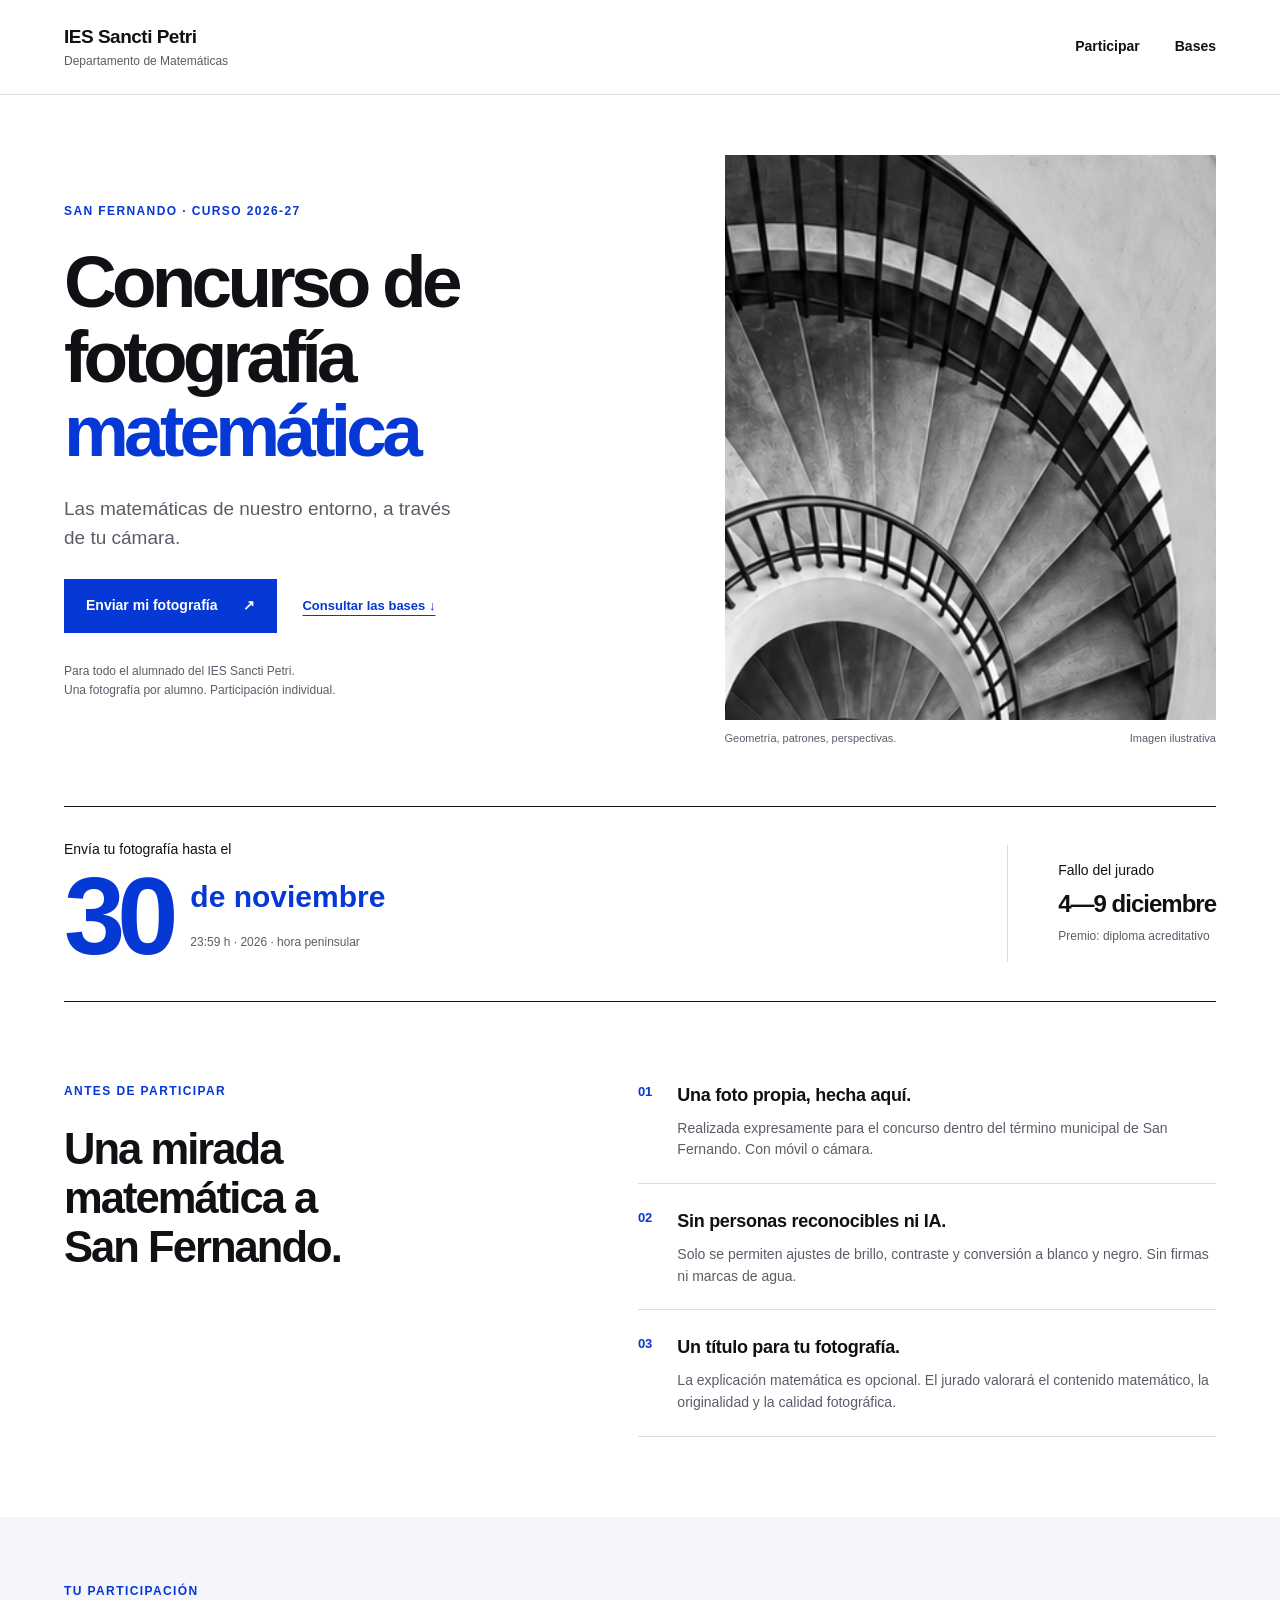
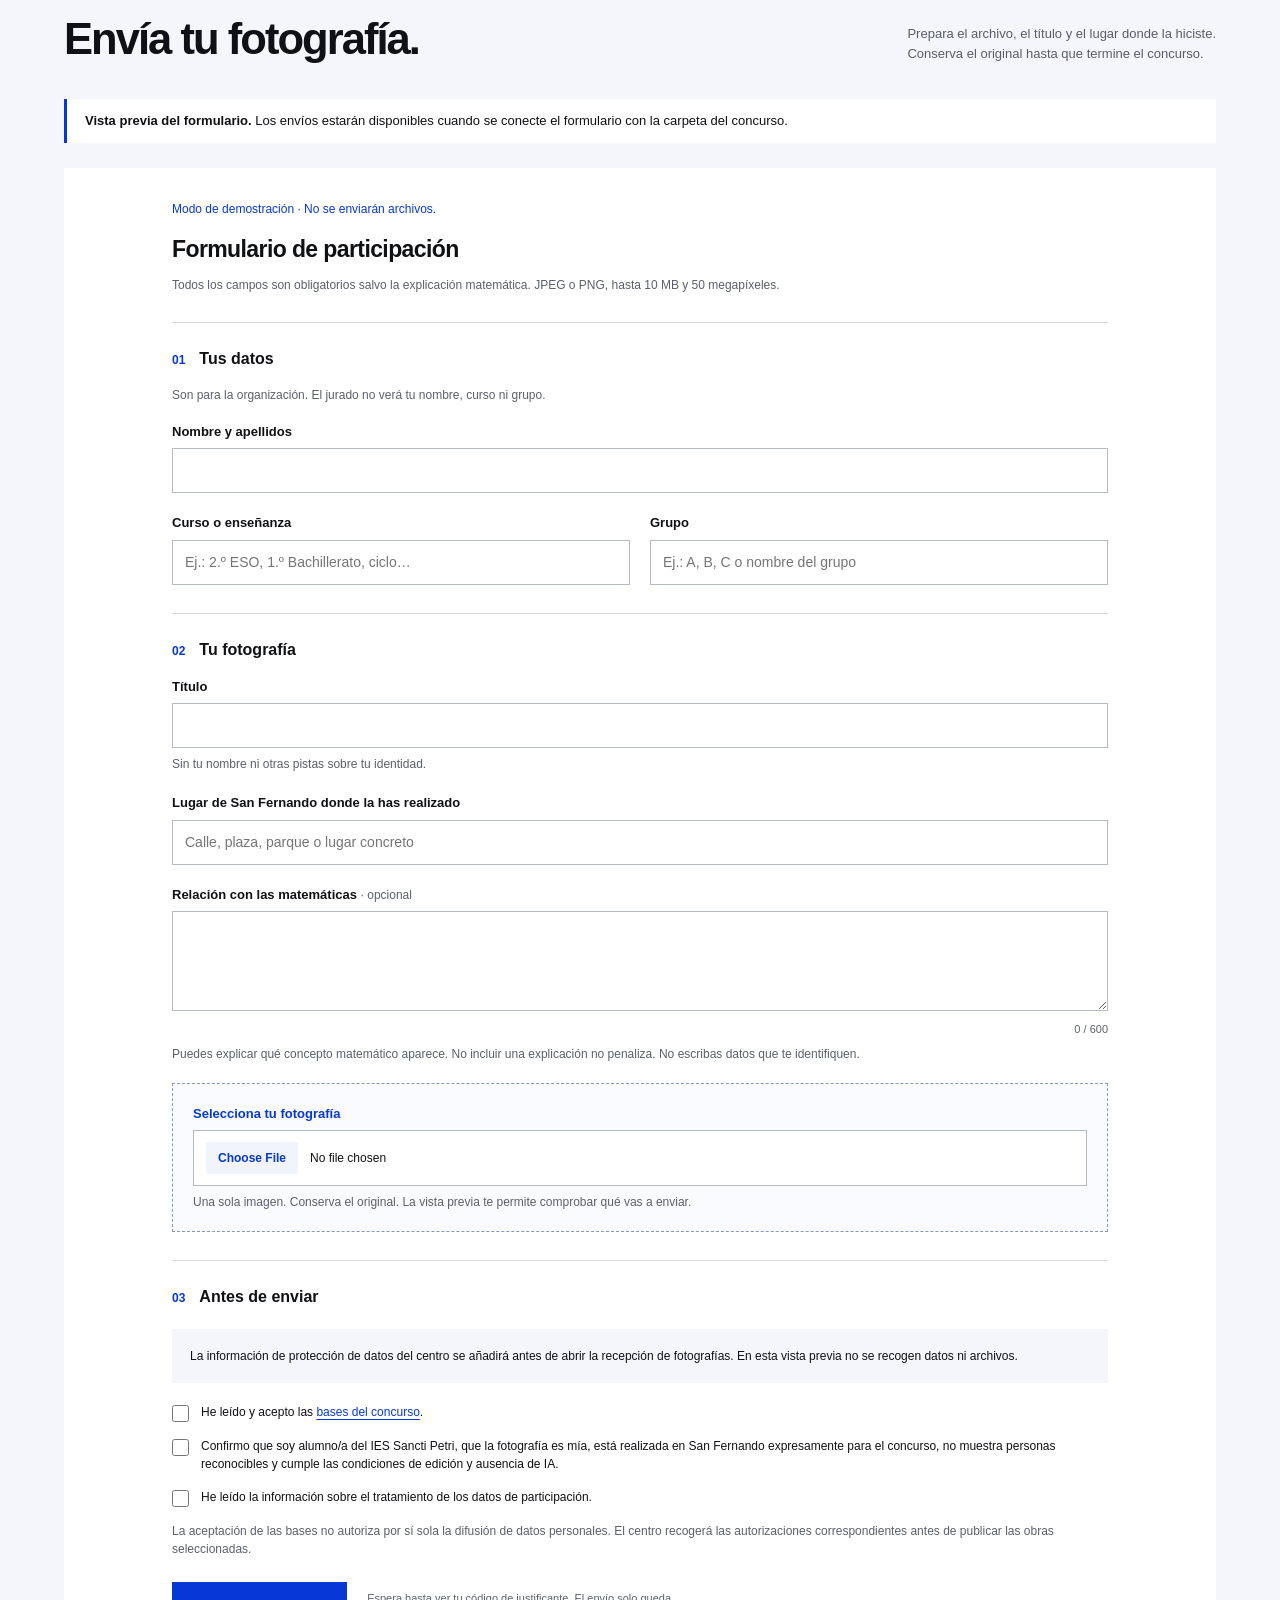
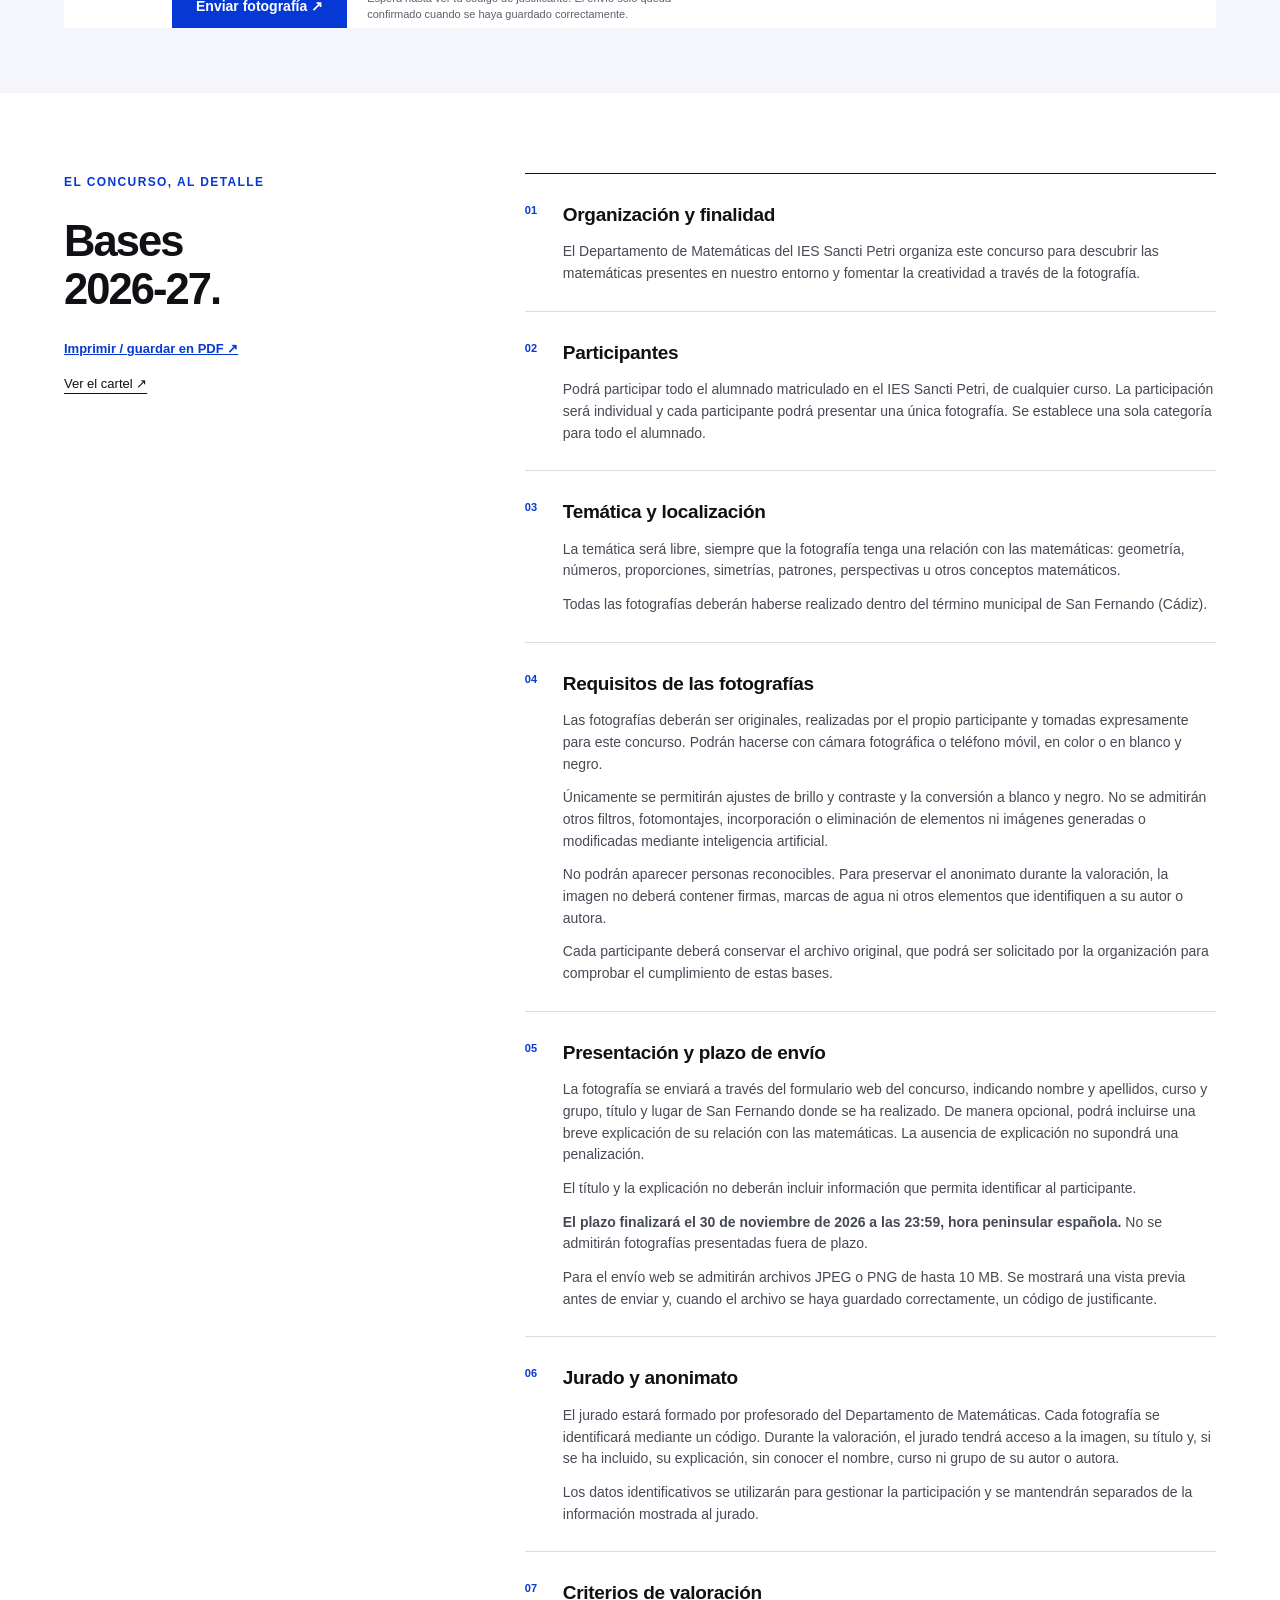
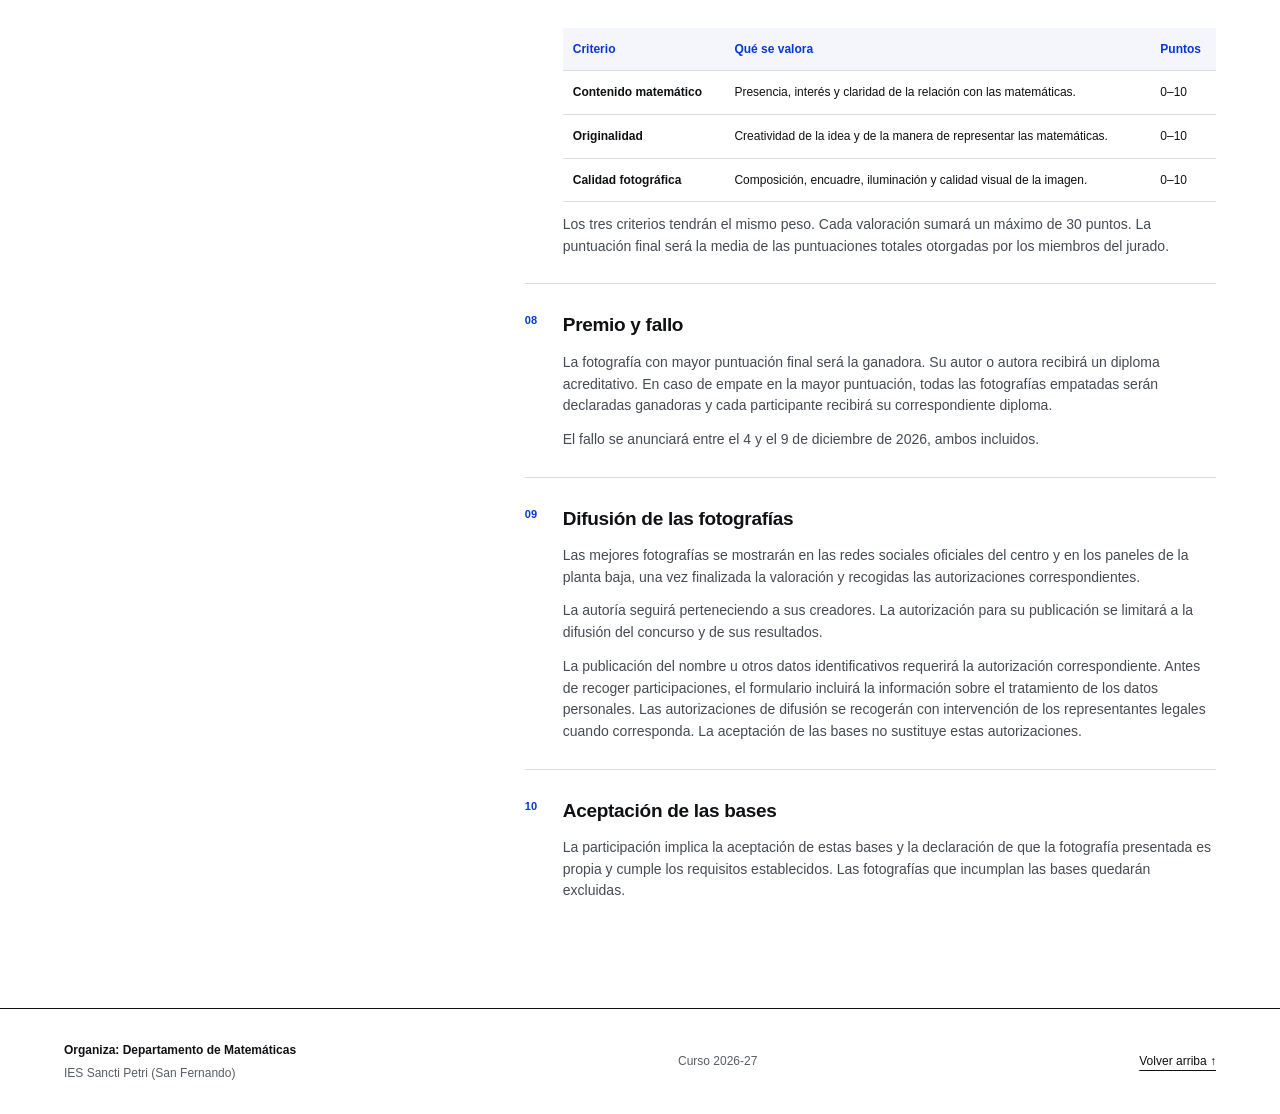
==== docs/index.html @ f445aee5 "Add files via upload" ====
<!doctype html>
<html lang="es">
<head>
<meta charset="utf-8"><meta name="viewport" content="width=device-width,initial-scale=1">
<meta name="description" content="Concurso de fotografía matemática del IES Sancti Petri. Curso 2026-27. Consulta las bases y presenta tu fotografía de San Fernando hasta el 30 de noviembre.">
<meta name="theme-color" content="#0638d6">
<title>Fotografía matemática · IES Sancti Petri</title>
<link rel="icon" href="./assets/favicon.svg" type="image/svg+xml">
<link rel="stylesheet" href="./style.css">
<script defer src="./config.js"></script><script defer src="./site.js"></script>
</head>
<body>
<a class="skip" href="#contenido">Saltar al contenido</a>
<header class="topbar"><a class="wordmark" href="#inicio">IES Sancti Petri<span>Departamento de Matemáticas</span></a><nav aria-label="Navegación principal"><a href="#participar">Participar</a><a href="#bases">Bases</a></nav></header>
<main id="contenido">
<section class="hero" id="inicio" aria-labelledby="titulo">
<div class="hero-copy"><p class="eyebrow">San Fernando · Curso 2026-27</p><h1 id="titulo">Concurso de<br>fotografía<br><span>matemática</span></h1><p class="intro">Las matemáticas de nuestro entorno, a través de tu cámara.</p><div class="hero-actions"><a class="button" href="#participar">Enviar mi fotografía <span aria-hidden="true">↗</span></a><a class="text-link" href="#bases">Consultar las bases <span aria-hidden="true">↓</span></a></div><p class="hero-note">Para todo el alumnado del IES Sancti Petri.<br>Una fotografía por alumno. Participación individual.</p></div>
<figure class="hero-image"><div class="photo-crop"><img src="./assets/cartel-cobalto.png" alt="Imagen ilustrativa: una escalera de caracol vista desde arriba, con formas que se repiten alrededor de un centro." fetchpriority="high"></div><figcaption>Geometría, patrones, perspectivas.<span>Imagen ilustrativa</span></figcaption></figure>
</section>
<section class="deadline" aria-label="Calendario del concurso"><div class="closing"><p>Envía tu fotografía hasta el</p><div><strong>30</strong><span>de noviembre<br><small>23:59 h · 2026 · hora peninsular</small></span></div></div><div class="announcement"><p>Fallo del jurado</p><strong>4—9 diciembre</strong><span>Premio: diploma acreditativo</span></div></section>
<section class="essentials" aria-labelledby="antes"><div><p class="eyebrow">Antes de participar</p><h2 id="antes">Una mirada<br> matemática a<br> San Fernando.</h2></div><ol><li><span>01</span><div><h3>Una foto propia, hecha aquí.</h3><p>Realizada expresamente para el concurso dentro del término municipal de San Fernando. Con móvil o cámara.</p></div></li><li><span>02</span><div><h3>Sin personas reconocibles ni IA.</h3><p>Solo se permiten ajustes de brillo, contraste y conversión a blanco y negro. Sin firmas ni marcas de agua.</p></div></li><li><span>03</span><div><h3>Un título para tu fotografía.</h3><p>La explicación matemática es opcional. El jurado valorará el contenido matemático, la originalidad y la calidad fotográfica.</p></div></li></ol></section>
<section class="participation" id="participar" aria-labelledby="participa-titulo"><div class="section-heading"><div><p class="eyebrow">Tu participación</p><h2 id="participa-titulo">Envía tu fotografía.</h2></div><p>Prepara el archivo, el título y el lugar donde la hiciste.<br>Conserva el original hasta que termine el concurso.</p></div><p class="notice" id="setup-note"><strong>Vista previa del formulario.</strong> Los envíos estarán disponibles cuando se conecte el formulario con la carpeta del concurso.</p><iframe id="form-frame" title="Formulario de participación en el concurso de fotografía matemática" loading="lazy" referrerpolicy="strict-origin-when-cross-origin"></iframe><a class="text-link direct" id="direct-form" href="#" target="_blank" rel="noopener noreferrer" hidden>Abrir el formulario en otra pestaña ↗</a><noscript><p>Activa JavaScript para abrir el formulario. Puedes consultar las bases a continuación.</p></noscript></section>
<section class="rules" id="bases" aria-labelledby="bases-titulo"><aside><p class="eyebrow">El concurso, al detalle</p><h2 id="bases-titulo">Bases<br> 2026-27.</h2><button type="button" class="text-link" id="print-bases">Imprimir / guardar en PDF ↗</button><a class="poster-link" href="./assets/cartel-cobalto.png" target="_blank" rel="noopener">Ver el cartel ↗</a></aside><div class="rule-content">
<article><span class="rule-number">01</span><h3>Organización y finalidad</h3><p>El Departamento de Matemáticas del IES Sancti Petri organiza este concurso para descubrir las matemáticas presentes en nuestro entorno y fomentar la creatividad a través de la fotografía.</p></article>
<article><span class="rule-number">02</span><h3>Participantes</h3><p>Podrá participar todo el alumnado matriculado en el IES Sancti Petri, de cualquier curso. La participación será individual y cada participante podrá presentar una única fotografía. Se establece una sola categoría para todo el alumnado.</p></article>
<article><span class="rule-number">03</span><h3>Temática y localización</h3><p>La temática será libre, siempre que la fotografía tenga una relación con las matemáticas: geometría, números, proporciones, simetrías, patrones, perspectivas u otros conceptos matemáticos.</p><p>Todas las fotografías deberán haberse realizado dentro del término municipal de San Fernando (Cádiz).</p></article>
<article><span class="rule-number">04</span><h3>Requisitos de las fotografías</h3><p>Las fotografías deberán ser originales, realizadas por el propio participante y tomadas expresamente para este concurso. Podrán hacerse con cámara fotográfica o teléfono móvil, en color o en blanco y negro.</p><p>Únicamente se permitirán ajustes de brillo y contraste y la conversión a blanco y negro. No se admitirán otros filtros, fotomontajes, incorporación o eliminación de elementos ni imágenes generadas o modificadas mediante inteligencia artificial.</p><p>No podrán aparecer personas reconocibles. Para preservar el anonimato durante la valoración, la imagen no deberá contener firmas, marcas de agua ni otros elementos que identifiquen a su autor o autora.</p><p>Cada participante deberá conservar el archivo original, que podrá ser solicitado por la organización para comprobar el cumplimiento de estas bases.</p></article>
<article><span class="rule-number">05</span><h3>Presentación y plazo de envío</h3><p>La fotografía se enviará a través del formulario web del concurso, indicando nombre y apellidos, curso y grupo, título y lugar de San Fernando donde se ha realizado. De manera opcional, podrá incluirse una breve explicación de su relación con las matemáticas. La ausencia de explicación no supondrá una penalización.</p><p>El título y la explicación no deberán incluir información que permita identificar al participante.</p><p><strong>El plazo finalizará el 30 de noviembre de 2026 a las 23:59, hora peninsular española.</strong> No se admitirán fotografías presentadas fuera de plazo.</p><p>Para el envío web se admitirán archivos JPEG o PNG de hasta 10 MB. Se mostrará una vista previa antes de enviar y, cuando el archivo se haya guardado correctamente, un código de justificante.</p></article>
<article><span class="rule-number">06</span><h3>Jurado y anonimato</h3><p>El jurado estará formado por profesorado del Departamento de Matemáticas. Cada fotografía se identificará mediante un código. Durante la valoración, el jurado tendrá acceso a la imagen, su título y, si se ha incluido, su explicación, sin conocer el nombre, curso ni grupo de su autor o autora.</p><p>Los datos identificativos se utilizarán para gestionar la participación y se mantendrán separados de la información mostrada al jurado.</p></article>
<article><span class="rule-number">07</span><h3>Criterios de valoración</h3><div class="table-wrap"><table><caption class="sr-only">Criterios, aspectos valorados y puntuación</caption><thead><tr><th scope="col">Criterio</th><th scope="col">Qué se valora</th><th scope="col">Puntos</th></tr></thead><tbody><tr><th scope="row">Contenido matemático</th><td>Presencia, interés y claridad de la relación con las matemáticas.</td><td>0–10</td></tr><tr><th scope="row">Originalidad</th><td>Creatividad de la idea y de la manera de representar las matemáticas.</td><td>0–10</td></tr><tr><th scope="row">Calidad fotográfica</th><td>Composición, encuadre, iluminación y calidad visual de la imagen.</td><td>0–10</td></tr></tbody></table></div><p>Los tres criterios tendrán el mismo peso. Cada valoración sumará un máximo de 30 puntos. La puntuación final será la media de las puntuaciones totales otorgadas por los miembros del jurado.</p></article>
<article><span class="rule-number">08</span><h3>Premio y fallo</h3><p>La fotografía con mayor puntuación final será la ganadora. Su autor o autora recibirá un diploma acreditativo. En caso de empate en la mayor puntuación, todas las fotografías empatadas serán declaradas ganadoras y cada participante recibirá su correspondiente diploma.</p><p>El fallo se anunciará entre el 4 y el 9 de diciembre de 2026, ambos incluidos.</p></article>
<article><span class="rule-number">09</span><h3>Difusión de las fotografías</h3><p>Las mejores fotografías se mostrarán en las redes sociales oficiales del centro y en los paneles de la planta baja, una vez finalizada la valoración y recogidas las autorizaciones correspondientes.</p><p>La autoría seguirá perteneciendo a sus creadores. La autorización para su publicación se limitará a la difusión del concurso y de sus resultados.</p><p>La publicación del nombre u otros datos identificativos requerirá la autorización correspondiente. Antes de recoger participaciones, el formulario incluirá la información sobre el tratamiento de los datos personales. Las autorizaciones de difusión se recogerán con intervención de los representantes legales cuando corresponda. La aceptación de las bases no sustituye estas autorizaciones.</p></article>
<article><span class="rule-number">10</span><h3>Aceptación de las bases</h3><p>La participación implica la aceptación de estas bases y la declaración de que la fotografía presentada es propia y cumple los requisitos establecidos. Las fotografías que incumplan las bases quedarán excluidas.</p></article>
</div></section>
</main>
<footer><div><strong>Organiza: Departamento de Matemáticas</strong><p>IES Sancti Petri (San Fernando)</p></div><span>Curso 2026-27</span><a href="#inicio">Volver arriba ↑</a></footer>
</body></html>
---- docs/style.css ----
:root{--blue:#0638d6;--ink:#101114;--muted:#585d68;--line:#d9dce4;--pale:#f4f6fb}*{box-sizing:border-box}html{scroll-behavior:smooth;scroll-padding-top:92px}body{margin:0;background:white;color:var(--ink);font-family:Arial,Helvetica,sans-serif;line-height:1.55}a{color:inherit;text-underline-offset:5px}button,input,select,textarea{font:inherit}a,button{-webkit-tap-highlight-color:transparent}button{cursor:pointer}a:focus-visible,button:focus-visible{outline:3px solid var(--blue);outline-offset:5px}[hidden]{display:none!important}.skip{position:absolute;left:20px;top:-100px;background:var(--blue);color:white;padding:12px;z-index:99}.skip:focus{top:12px}.topbar{max-width:1480px;margin:auto;padding:25px 5%;display:flex;align-items:center;justify-content:space-between;border-bottom:1px solid var(--line)}.wordmark{text-decoration:none;font-size:19px;font-weight:700;line-height:1.3;letter-spacing:-.5px}.wordmark span{display:block;color:var(--muted);font-size:12px;font-weight:400;letter-spacing:0;margin-top:4px}nav{display:flex;gap:35px;font-size:14px;font-weight:600}nav a{text-decoration:none}nav a:hover{color:var(--blue)}main,footer{max-width:1480px;margin:auto}.hero{display:grid;grid-template-columns:1.18fr 1fr;gap:7%;padding:60px 5% 48px;align-items:center}.eyebrow{font-size:12px;letter-spacing:1.4px;text-transform:uppercase;font-weight:700;margin:0 0 25px;color:var(--blue)}h1{font-size:clamp(40px,5.7vw,84px);line-height:1.02;letter-spacing:-.065em;margin:0;font-weight:800}h1 span{color:var(--blue)}.intro{font-size:19px;line-height:1.5;max-width:390px;margin:27px 0;color:var(--muted)}.hero-actions{display:flex;align-items:center;gap:25px;flex-wrap:wrap}.button{background:var(--blue);color:white;padding:16px 22px;text-decoration:none;font-size:14px;font-weight:700;display:inline-flex;gap:26px;align-items:center;border:0}.button:hover{background:#052ba4}.text-link{font-size:13px;font-weight:700;border:0;background:none;padding:0;color:var(--blue);text-decoration:underline}.hero-note{font-size:12px;color:var(--muted);margin-top:29px}.hero-image{margin:0}.photo-crop{aspect-ratio:4/4.6;overflow:hidden;position:relative;background:#eee}.photo-crop img{position:absolute;width:285%;max-width:none;right:0;top:-26%}figcaption{font-size:11px;display:flex;justify-content:space-between;padding:10px 0;color:var(--muted);gap:12px}.deadline{border-top:1px solid var(--ink);border-bottom:1px solid var(--ink);margin:0 5%;padding:32px 0;display:flex;justify-content:space-between;gap:30px;align-items:center}.deadline p{font-size:14px;margin:0 0 4px}.closing>div{display:flex;align-items:center;gap:20px;color:var(--blue)}.closing strong{font-size:110px;line-height:.95;letter-spacing:-8px}.closing span{font-size:30px;line-height:1.3;font-weight:700}.closing small{color:var(--muted);font-size:12px;font-weight:400;letter-spacing:0}.announcement{border-left:1px solid var(--line);padding:15px 0 15px 50px}.announcement strong{display:block;font-size:24px;font-weight:600;letter-spacing:-1px}.announcement span{font-size:12px;color:var(--muted)}h2{font-size:clamp(29px,3.4vw,47px);letter-spacing:-.045em;line-height:1.12;margin:0}h3{font-size:18px;letter-spacing:-.3px;margin:0 0 8px}.essentials{padding:80px 5%;display:grid;grid-template-columns:1fr 1.2fr;gap:8%}.essentials ol{list-style:none;padding:0;margin:0}.essentials li{display:flex;gap:25px;border-bottom:1px solid var(--line);padding:0 0 22px;margin-bottom:24px}.essentials li:last-child{margin-bottom:0}.essentials li>span{color:var(--blue);font-size:13px;font-weight:700}.essentials p:not(.eyebrow){font-size:14px;color:var(--muted);margin:0}.participation{padding:65px 5%;background:var(--pale)}.section-heading{display:flex;justify-content:space-between;gap:35px;align-items:flex-end;margin-bottom:35px}.section-heading .eyebrow{margin-bottom:15px}.section-heading>p{font-size:13px;max-width:390px;color:var(--muted);margin-bottom:0}.notice{border-left:3px solid var(--blue);padding:12px 18px;background:white;font-size:13px;margin-bottom:25px}iframe{display:block;border:0;width:100%;height:1460px;background:white}.direct{display:inline-block;margin-top:20px}.rules{padding:80px 5%;display:grid;grid-template-columns:1fr 2fr;gap:10%}.rules aside{align-self:start;position:sticky;top:40px}.rules aside .text-link{display:block;margin-top:25px}.poster-link{font-size:13px;display:inline-block;margin-top:15px}.rule-content article{position:relative;border-top:1px solid var(--line);padding:26px 0 26px 38px}.rule-content article:first-child{border-top:1px solid var(--ink)}.rule-number{position:absolute;left:0;top:28px;font-size:11px;color:var(--blue);font-weight:700}.rule-content h3{font-size:19px}.rule-content p{font-size:14px;color:#454a54;margin:12px 0 0}.table-wrap{overflow-x:auto;margin-top:20px}table{border-collapse:collapse;width:100%;font-size:12px;text-align:left}th,td{padding:12px 10px;border-bottom:1px solid var(--line);vertical-align:top}thead th{color:var(--blue);background:var(--pale)}tbody th{font-weight:600}footer{padding:32px 5%;border-top:1px solid var(--ink);display:flex;align-items:center;justify-content:space-between;gap:25px;font-size:12px}footer p{margin:4px 0 0;color:var(--muted)}footer>span{color:var(--muted)}.sr-only{position:absolute;width:1px;height:1px;padding:0;margin:-1px;overflow:hidden;clip:rect(0,0,0,0);white-space:nowrap;border:0}@media(min-width:1500px){h1{font-size:84px}}@media(max-width:800px){.hero{gap:5%;padding-top:45px}.hero-actions{gap:18px}.button{gap:15px}.intro{font-size:16px}.deadline{gap:20px}.closing strong{font-size:88px}.closing span{font-size:23px}.announcement{padding-left:25px}.announcement strong{font-size:20px}.essentials{gap:6%}.rules{gap:5%}.section-heading{display:block}.section-heading>p{margin-top:18px}.rule-content article{padding-left:30px}}@media(max-width:580px){html{scroll-padding-top:20px}.topbar{padding:20px 6%}.wordmark{font-size:16px}.wordmark span{font-size:10px}nav{gap:17px;font-size:12px}.hero{display:flex;flex-direction:column;padding:35px 6% 30px;align-items:stretch}.eyebrow{font-size:10px;margin-bottom:18px}h1{font-size:clamp(40px,9.8vw,57px)}.intro{max-width:320px;margin:20px 0}.hero-note{margin-top:20px}.hero-image{margin-top:25px}.photo-crop{aspect-ratio:1.55}.hero-image figcaption{font-size:10px}.deadline{margin:0 6%;display:block;padding:25px 0}.closing>div{gap:15px}.closing strong{font-size:92px}.closing span{font-size:27px}.closing small{font-size:10px}.announcement{border-left:0;border-top:1px solid var(--line);padding:20px 0 0;margin-top:22px}.announcement strong{font-size:23px}.essentials{display:block;padding:45px 6%}.essentials h2 br{display:none}.essentials ol{margin-top:30px}.essentials li{gap:20px}.participation{padding:42px 4%}.section-heading{padding:0 2%}.section-heading h2{font-size:32px}.notice{margin-left:2%;margin-right:2%}iframe{height:1800px}.rules{display:block;padding:50px 6%}.rules aside{position:static;margin-bottom:30px}.rules h2 br{display:none}.rule-content article{padding-top:23px;padding-bottom:23px}.rule-content p{font-size:13px}footer{padding:25px 6%;flex-wrap:wrap}footer>div{flex-basis:100%}footer>span{margin-right:auto}}@media(prefers-reduced-motion:reduce){html{scroll-behavior:auto}}@media print{body{font-size:11pt}.topbar,.hero,.deadline,.essentials,.participation,footer,.rules aside button,.poster-link,.skip{display:none!important}.rules{display:block;padding:0}.rules aside{position:static;margin-bottom:25px}.rules aside .eyebrow{margin-bottom:8px}.rules h2{font-size:27pt}.rules h2 br{display:none}.rule-content article{break-inside:avoid;padding:14px 0 14px 30px}.rule-number{top:17px}.rule-content p{font-size:10pt;color:black}h3{font-size:13pt}a{color:black}table{font-size:9pt}}
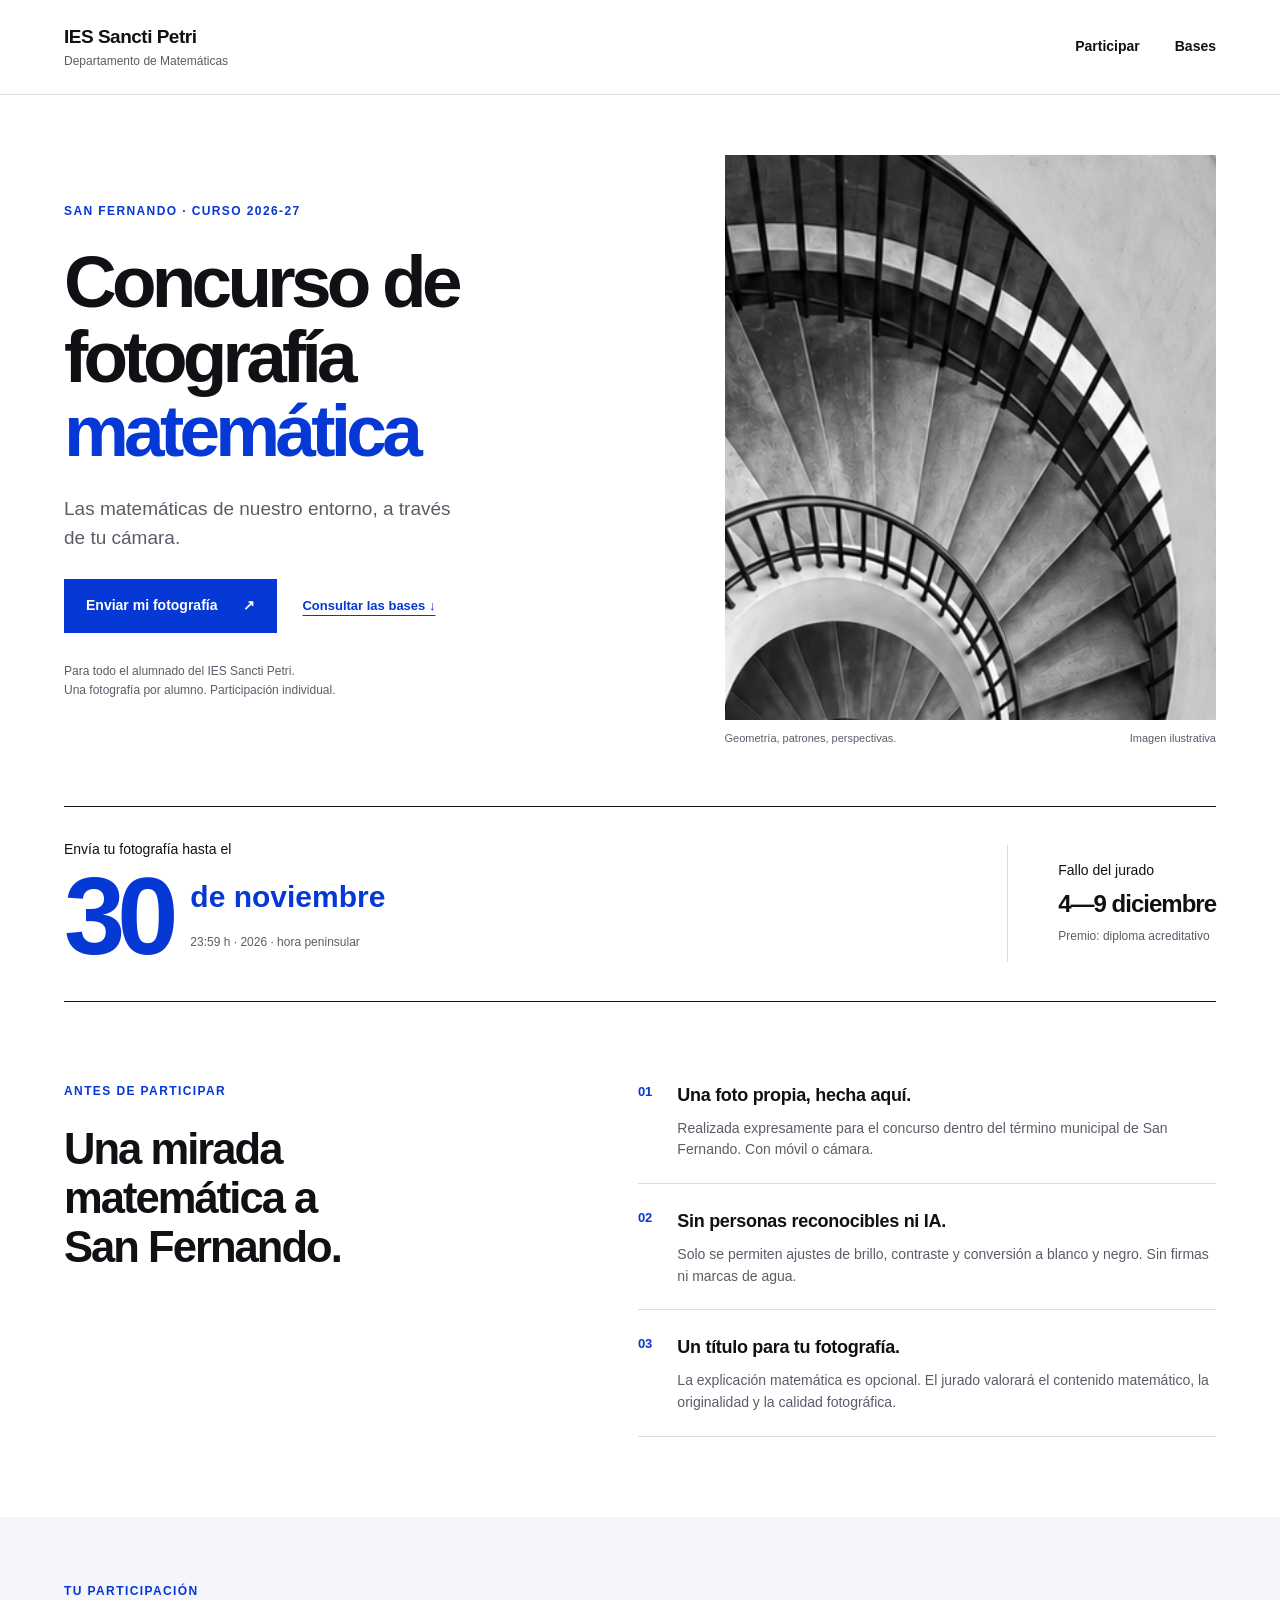
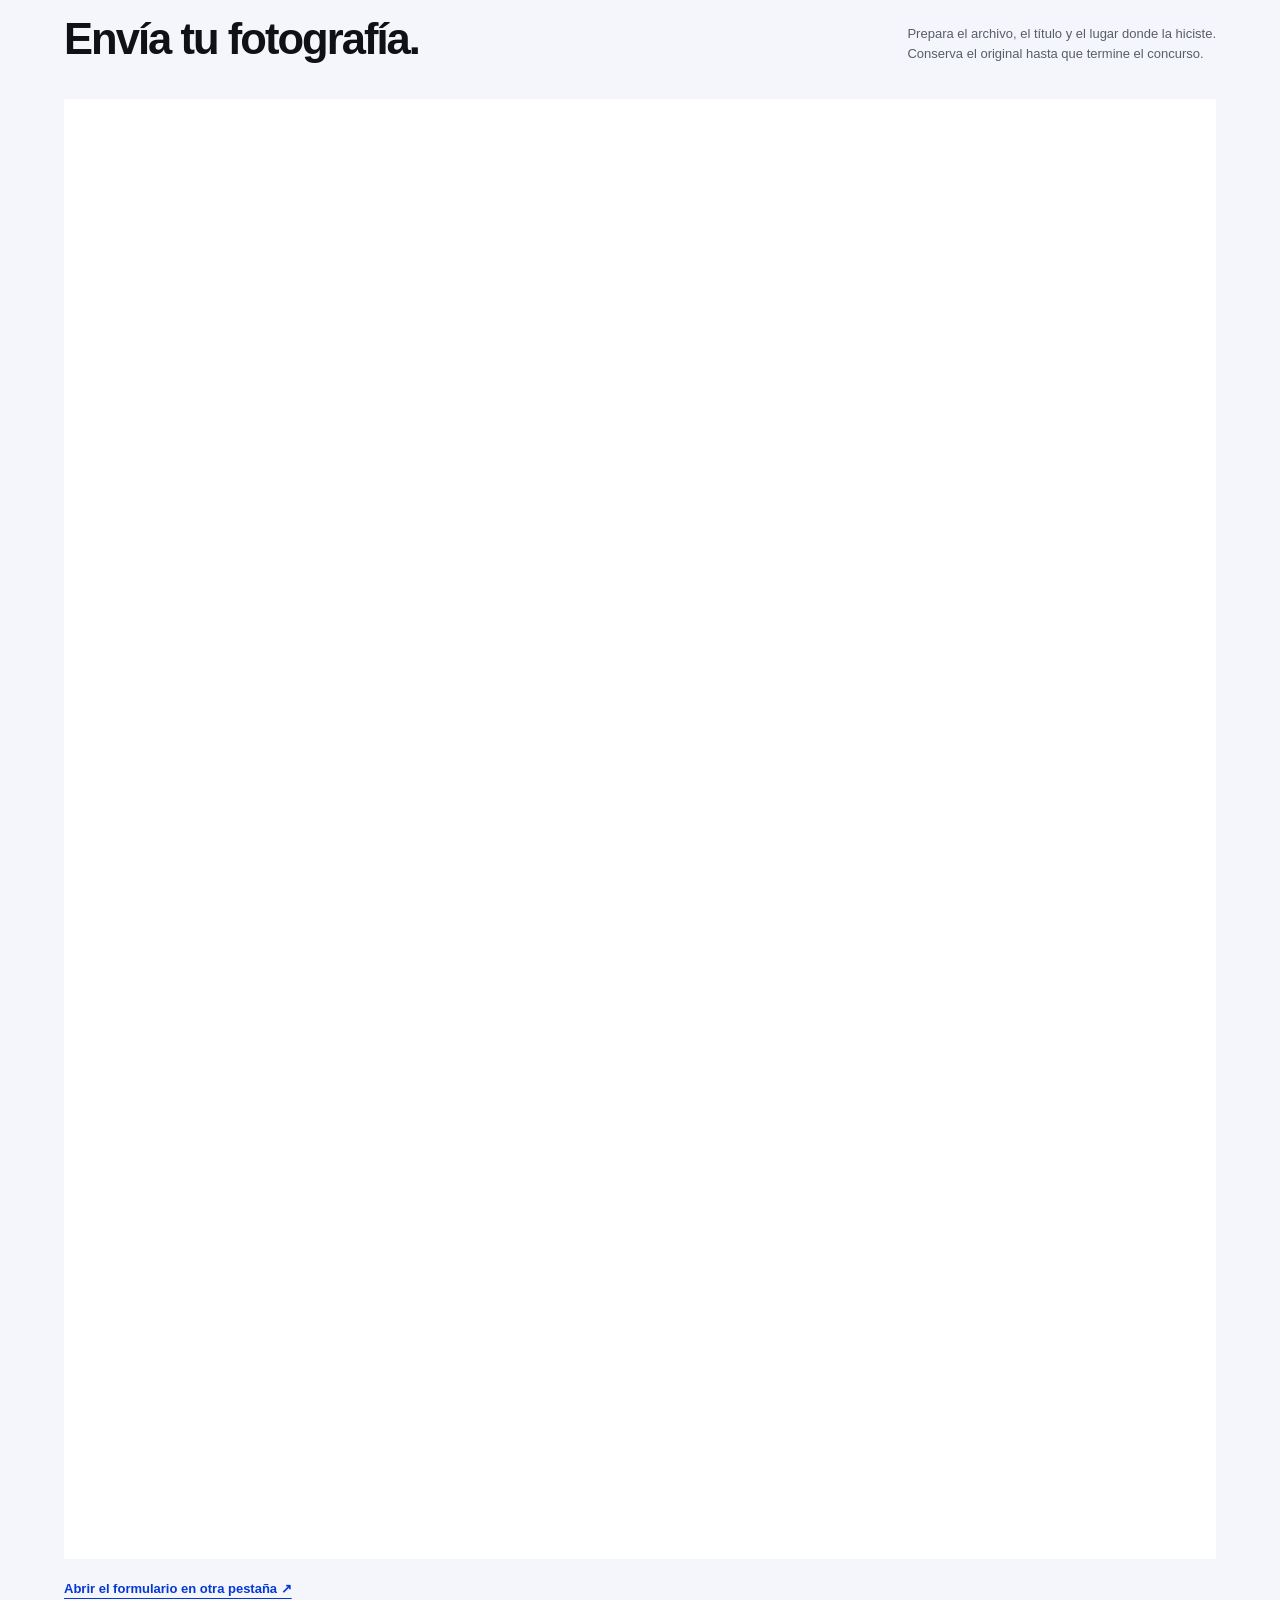
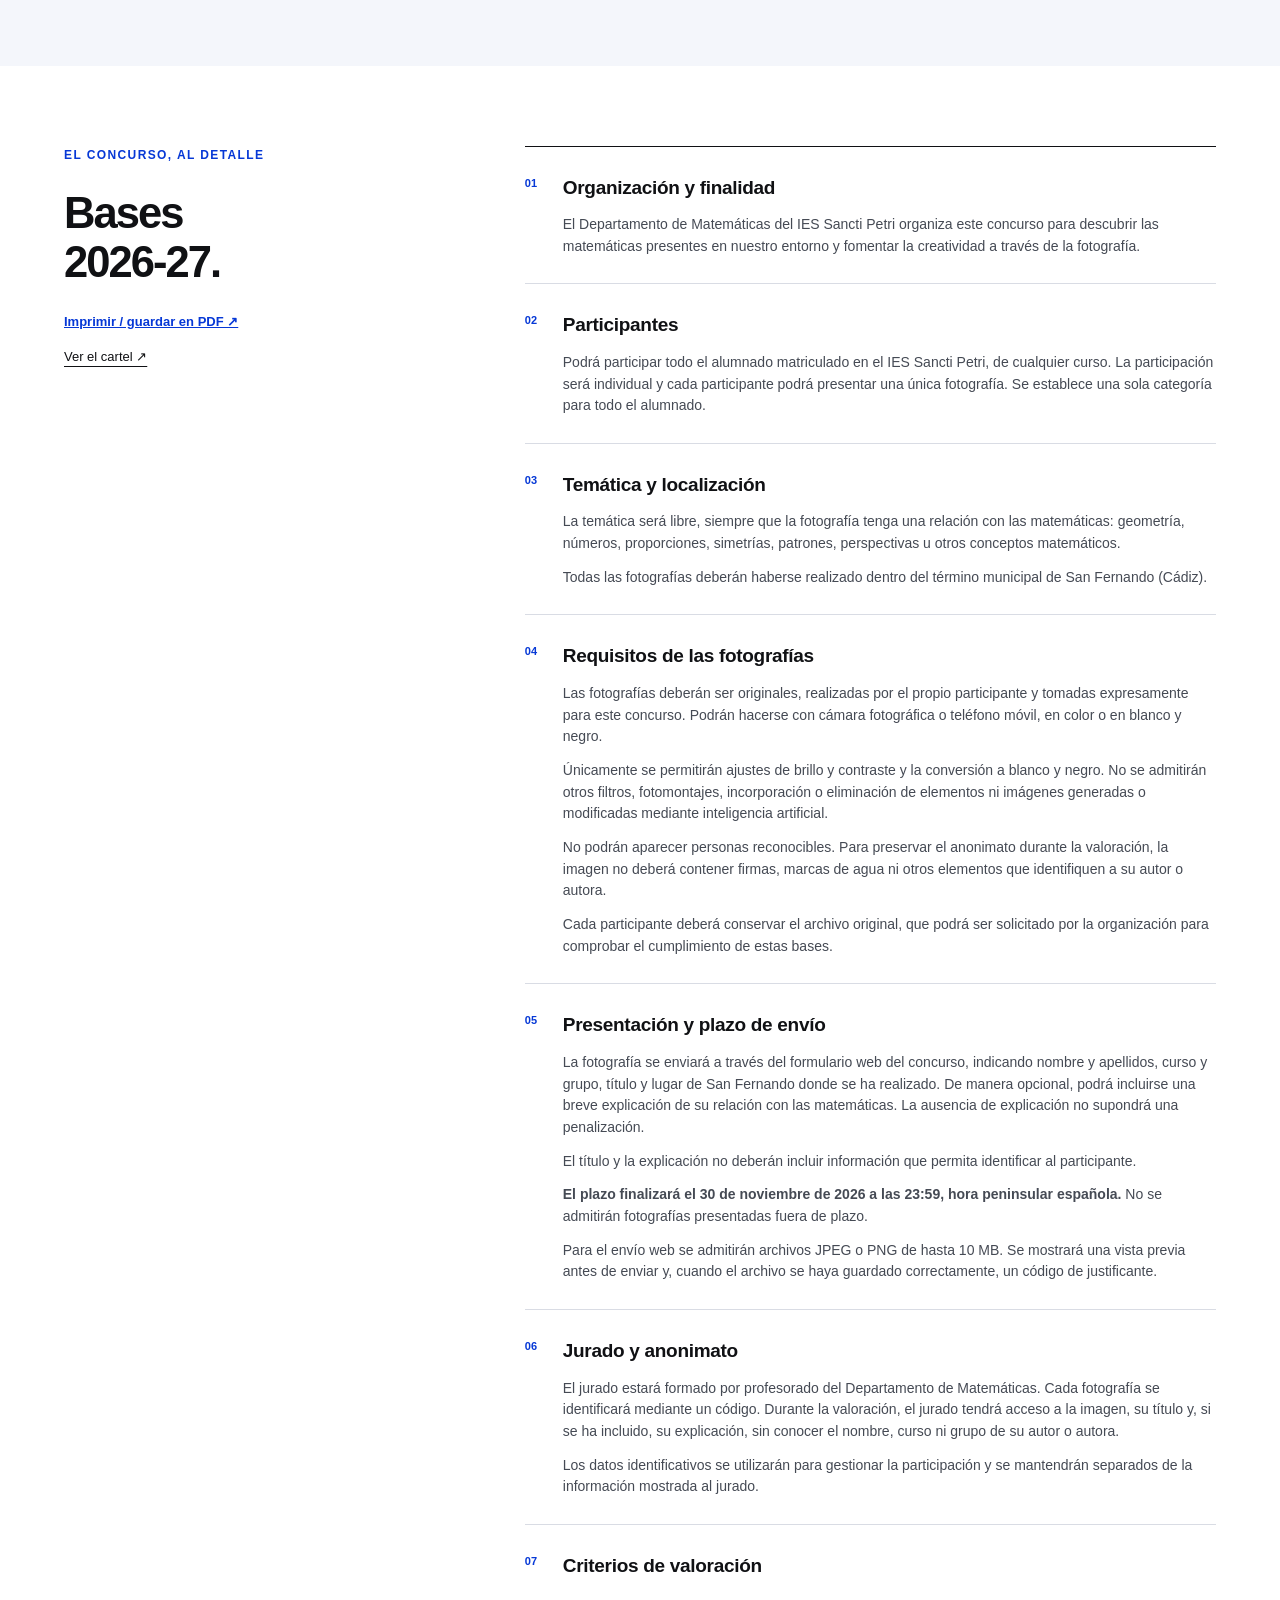
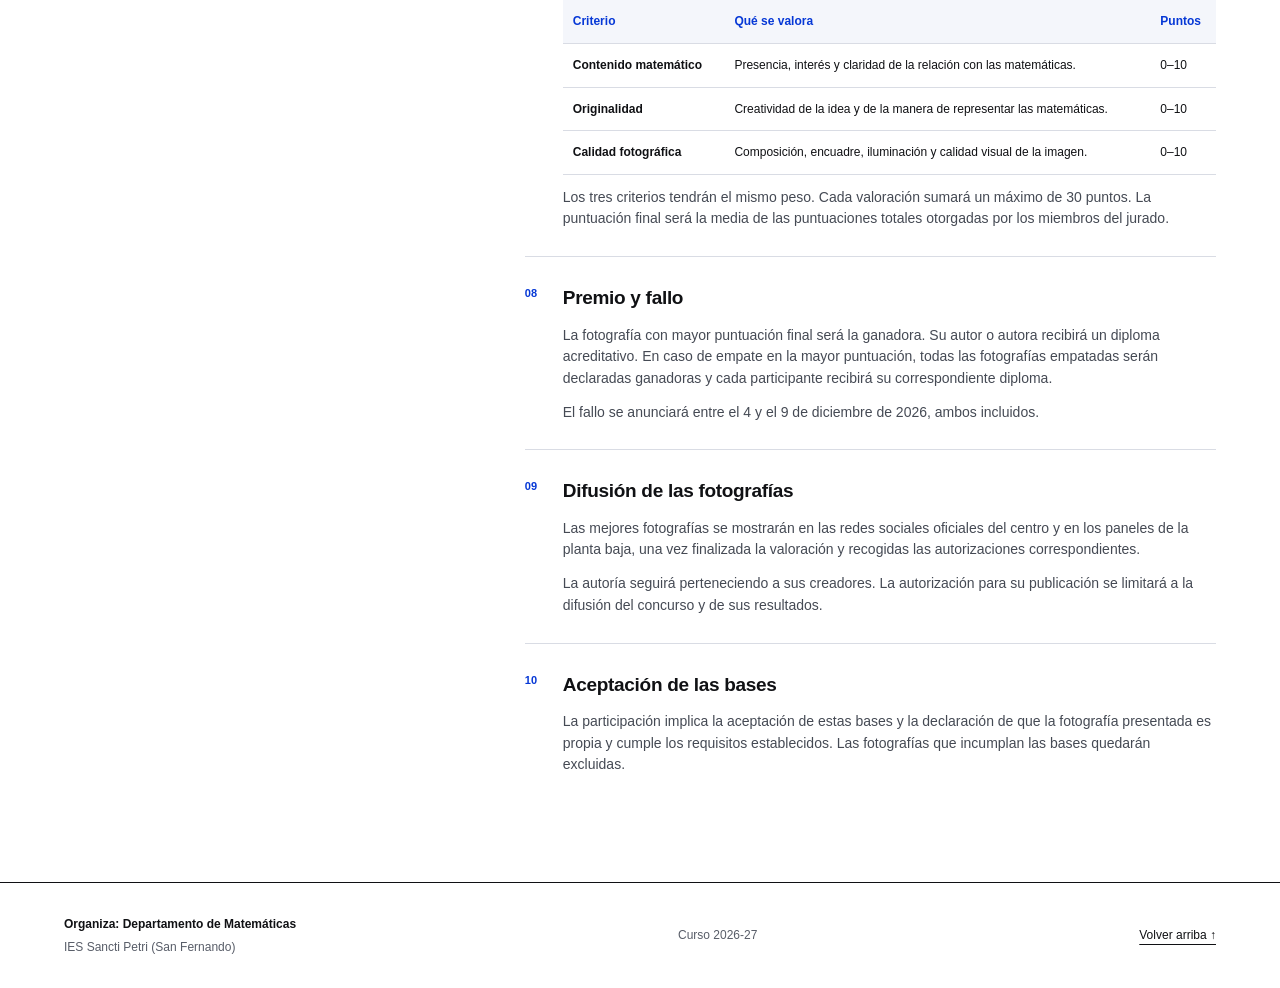
==== commit b56c0b63: "Fallo formulario" ====
--- a/docs/index.html
+++ b/docs/index.html
@@ -7,7 +7,7 @@
 <title>Fotografía matemática · IES Sancti Petri</title>
 <link rel="icon" href="./assets/favicon.svg" type="image/svg+xml">
 <link rel="stylesheet" href="./style.css">
-<script defer src="./config.js"></script><script defer src="./site.js"></script>
+<script defer src="./config.js?v=20261028-2"></script><script defer src="./site.js?v=20261028-2"></script>
 </head>
 <body>
 <a class="skip" href="#contenido">Saltar al contenido</a>
@@ -19,7 +19,7 @@
 </section>
 <section class="deadline" aria-label="Calendario del concurso"><div class="closing"><p>Envía tu fotografía hasta el</p><div><strong>30</strong><span>de noviembre<br><small>23:59 h · 2026 · hora peninsular</small></span></div></div><div class="announcement"><p>Fallo del jurado</p><strong>4—9 diciembre</strong><span>Premio: diploma acreditativo</span></div></section>
 <section class="essentials" aria-labelledby="antes"><div><p class="eyebrow">Antes de participar</p><h2 id="antes">Una mirada<br> matemática a<br> San Fernando.</h2></div><ol><li><span>01</span><div><h3>Una foto propia, hecha aquí.</h3><p>Realizada expresamente para el concurso dentro del término municipal de San Fernando. Con móvil o cámara.</p></div></li><li><span>02</span><div><h3>Sin personas reconocibles ni IA.</h3><p>Solo se permiten ajustes de brillo, contraste y conversión a blanco y negro. Sin firmas ni marcas de agua.</p></div></li><li><span>03</span><div><h3>Un título para tu fotografía.</h3><p>La explicación matemática es opcional. El jurado valorará el contenido matemático, la originalidad y la calidad fotográfica.</p></div></li></ol></section>
-<section class="participation" id="participar" aria-labelledby="participa-titulo"><div class="section-heading"><div><p class="eyebrow">Tu participación</p><h2 id="participa-titulo">Envía tu fotografía.</h2></div><p>Prepara el archivo, el título y el lugar donde la hiciste.<br>Conserva el original hasta que termine el concurso.</p></div><p class="notice" id="setup-note"><strong>Vista previa del formulario.</strong> Los envíos estarán disponibles cuando se conecte el formulario con la carpeta del concurso.</p><iframe id="form-frame" title="Formulario de participación en el concurso de fotografía matemática" loading="lazy" referrerpolicy="strict-origin-when-cross-origin"></iframe><a class="text-link direct" id="direct-form" href="#" target="_blank" rel="noopener noreferrer" hidden>Abrir el formulario en otra pestaña ↗</a><noscript><p>Activa JavaScript para abrir el formulario. Puedes consultar las bases a continuación.</p></noscript></section>
+<section class="participation" id="participar" aria-labelledby="participa-titulo"><div class="section-heading"><div><p class="eyebrow">Tu participación</p><h2 id="participa-titulo">Envía tu fotografía.</h2></div><p>Prepara el archivo, el título y el lugar donde la hiciste.<br>Conserva el original hasta que termine el concurso.</p></div><p class="notice" id="setup-note">El formulario de envío todavía no está disponible. Puedes consultar las bases más abajo.</p><iframe hidden id="form-frame" title="Formulario de participación en el concurso de fotografía matemática" loading="lazy" referrerpolicy="strict-origin-when-cross-origin"></iframe><a class="text-link direct" id="direct-form" href="#" target="_blank" rel="noopener noreferrer" hidden>Abrir el formulario en otra pestaña ↗</a><noscript><p>Activa JavaScript para abrir el formulario. Puedes consultar las bases a continuación.</p></noscript></section>
 <section class="rules" id="bases" aria-labelledby="bases-titulo"><aside><p class="eyebrow">El concurso, al detalle</p><h2 id="bases-titulo">Bases<br> 2026-27.</h2><button type="button" class="text-link" id="print-bases">Imprimir / guardar en PDF ↗</button><a class="poster-link" href="./assets/cartel-cobalto.png" target="_blank" rel="noopener">Ver el cartel ↗</a></aside><div class="rule-content">
 <article><span class="rule-number">01</span><h3>Organización y finalidad</h3><p>El Departamento de Matemáticas del IES Sancti Petri organiza este concurso para descubrir las matemáticas presentes en nuestro entorno y fomentar la creatividad a través de la fotografía.</p></article>
 <article><span class="rule-number">02</span><h3>Participantes</h3><p>Podrá participar todo el alumnado matriculado en el IES Sancti Petri, de cualquier curso. La participación será individual y cada participante podrá presentar una única fotografía. Se establece una sola categoría para todo el alumnado.</p></article>
@@ -29,7 +29,7 @@
 <article><span class="rule-number">06</span><h3>Jurado y anonimato</h3><p>El jurado estará formado por profesorado del Departamento de Matemáticas. Cada fotografía se identificará mediante un código. Durante la valoración, el jurado tendrá acceso a la imagen, su título y, si se ha incluido, su explicación, sin conocer el nombre, curso ni grupo de su autor o autora.</p><p>Los datos identificativos se utilizarán para gestionar la participación y se mantendrán separados de la información mostrada al jurado.</p></article>
 <article><span class="rule-number">07</span><h3>Criterios de valoración</h3><div class="table-wrap"><table><caption class="sr-only">Criterios, aspectos valorados y puntuación</caption><thead><tr><th scope="col">Criterio</th><th scope="col">Qué se valora</th><th scope="col">Puntos</th></tr></thead><tbody><tr><th scope="row">Contenido matemático</th><td>Presencia, interés y claridad de la relación con las matemáticas.</td><td>0–10</td></tr><tr><th scope="row">Originalidad</th><td>Creatividad de la idea y de la manera de representar las matemáticas.</td><td>0–10</td></tr><tr><th scope="row">Calidad fotográfica</th><td>Composición, encuadre, iluminación y calidad visual de la imagen.</td><td>0–10</td></tr></tbody></table></div><p>Los tres criterios tendrán el mismo peso. Cada valoración sumará un máximo de 30 puntos. La puntuación final será la media de las puntuaciones totales otorgadas por los miembros del jurado.</p></article>
 <article><span class="rule-number">08</span><h3>Premio y fallo</h3><p>La fotografía con mayor puntuación final será la ganadora. Su autor o autora recibirá un diploma acreditativo. En caso de empate en la mayor puntuación, todas las fotografías empatadas serán declaradas ganadoras y cada participante recibirá su correspondiente diploma.</p><p>El fallo se anunciará entre el 4 y el 9 de diciembre de 2026, ambos incluidos.</p></article>
-<article><span class="rule-number">09</span><h3>Difusión de las fotografías</h3><p>Las mejores fotografías se mostrarán en las redes sociales oficiales del centro y en los paneles de la planta baja, una vez finalizada la valoración y recogidas las autorizaciones correspondientes.</p><p>La autoría seguirá perteneciendo a sus creadores. La autorización para su publicación se limitará a la difusión del concurso y de sus resultados.</p><p>La publicación del nombre u otros datos identificativos requerirá la autorización correspondiente. Antes de recoger participaciones, el formulario incluirá la información sobre el tratamiento de los datos personales. Las autorizaciones de difusión se recogerán con intervención de los representantes legales cuando corresponda. La aceptación de las bases no sustituye estas autorizaciones.</p></article>
+<article><span class="rule-number">09</span><h3>Difusión de las fotografías</h3><p>Las mejores fotografías se mostrarán en las redes sociales oficiales del centro y en los paneles de la planta baja, una vez finalizada la valoración y recogidas las autorizaciones correspondientes.</p><p>La autoría seguirá perteneciendo a sus creadores. La autorización para su publicación se limitará a la difusión del concurso y de sus resultados.</p></article>
 <article><span class="rule-number">10</span><h3>Aceptación de las bases</h3><p>La participación implica la aceptación de estas bases y la declaración de que la fotografía presentada es propia y cumple los requisitos establecidos. Las fotografías que incumplan las bases quedarán excluidas.</p></article>
 </div></section>
 </main>
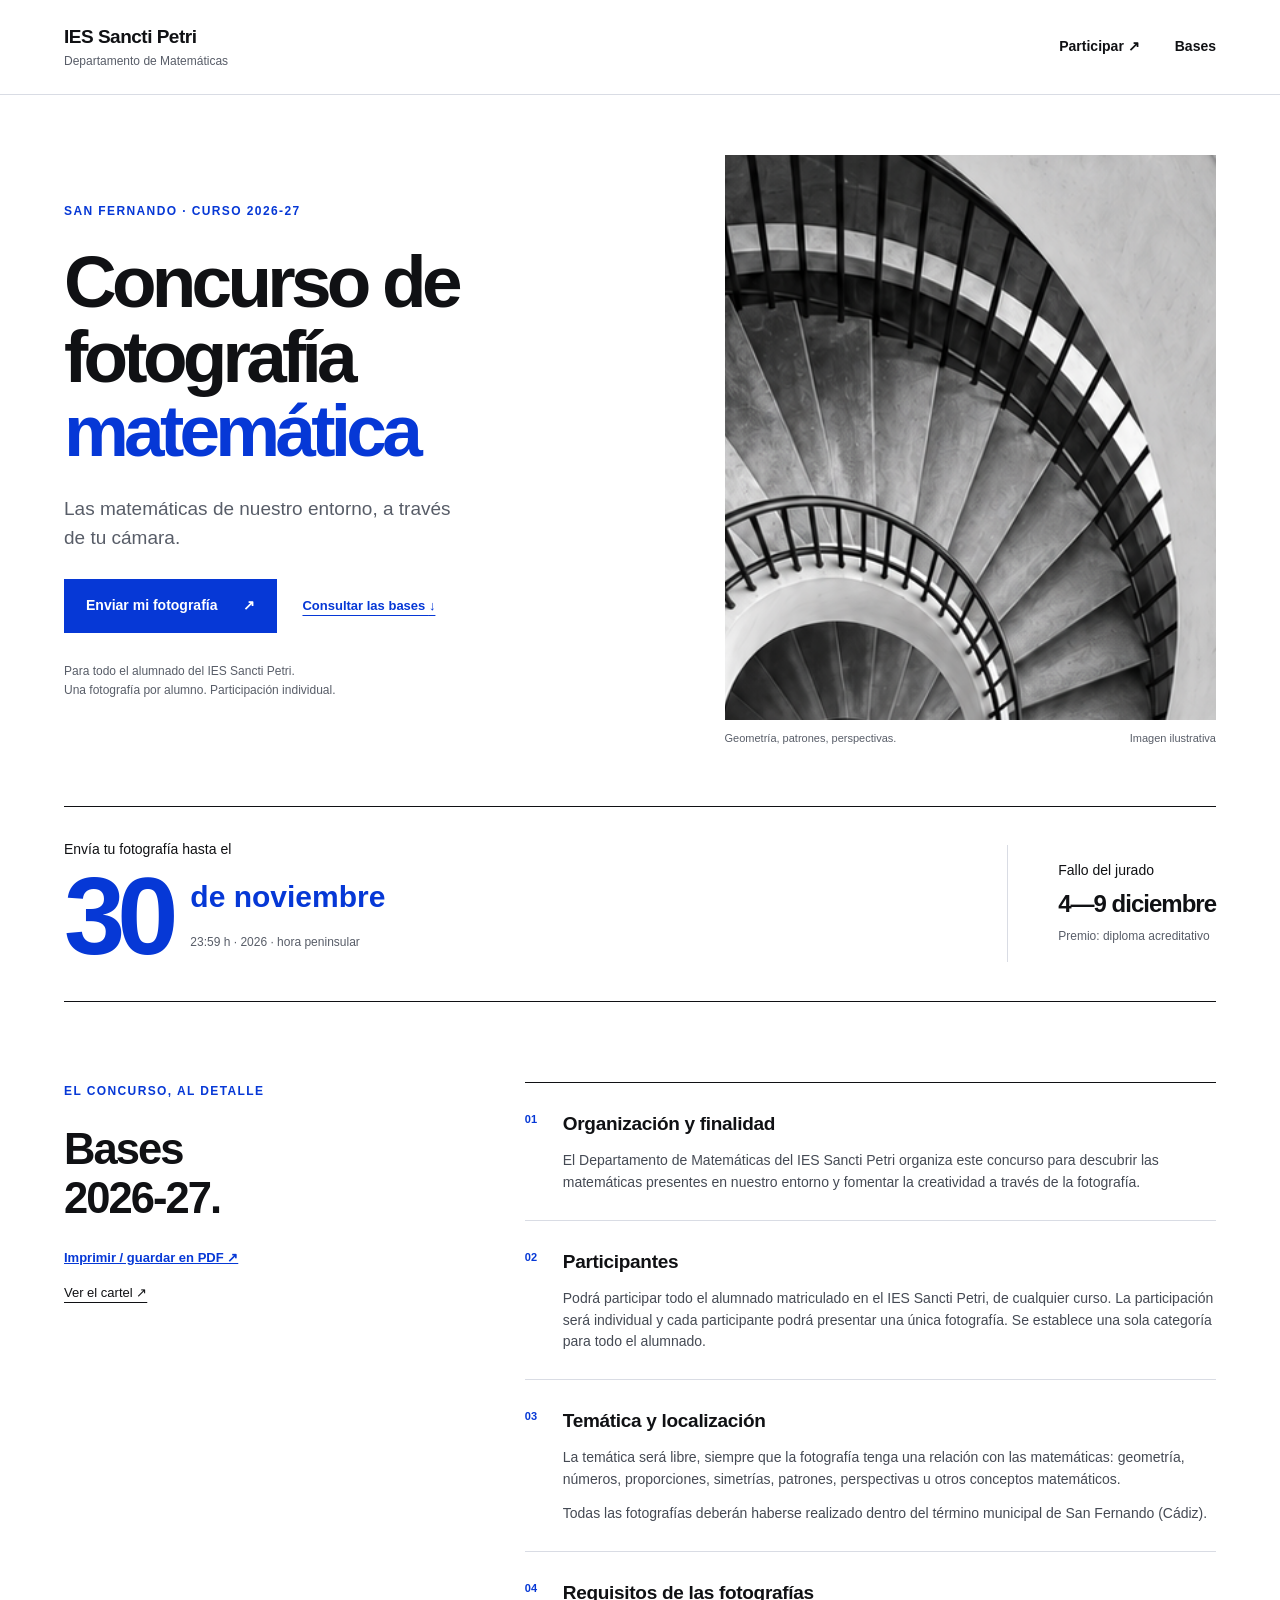
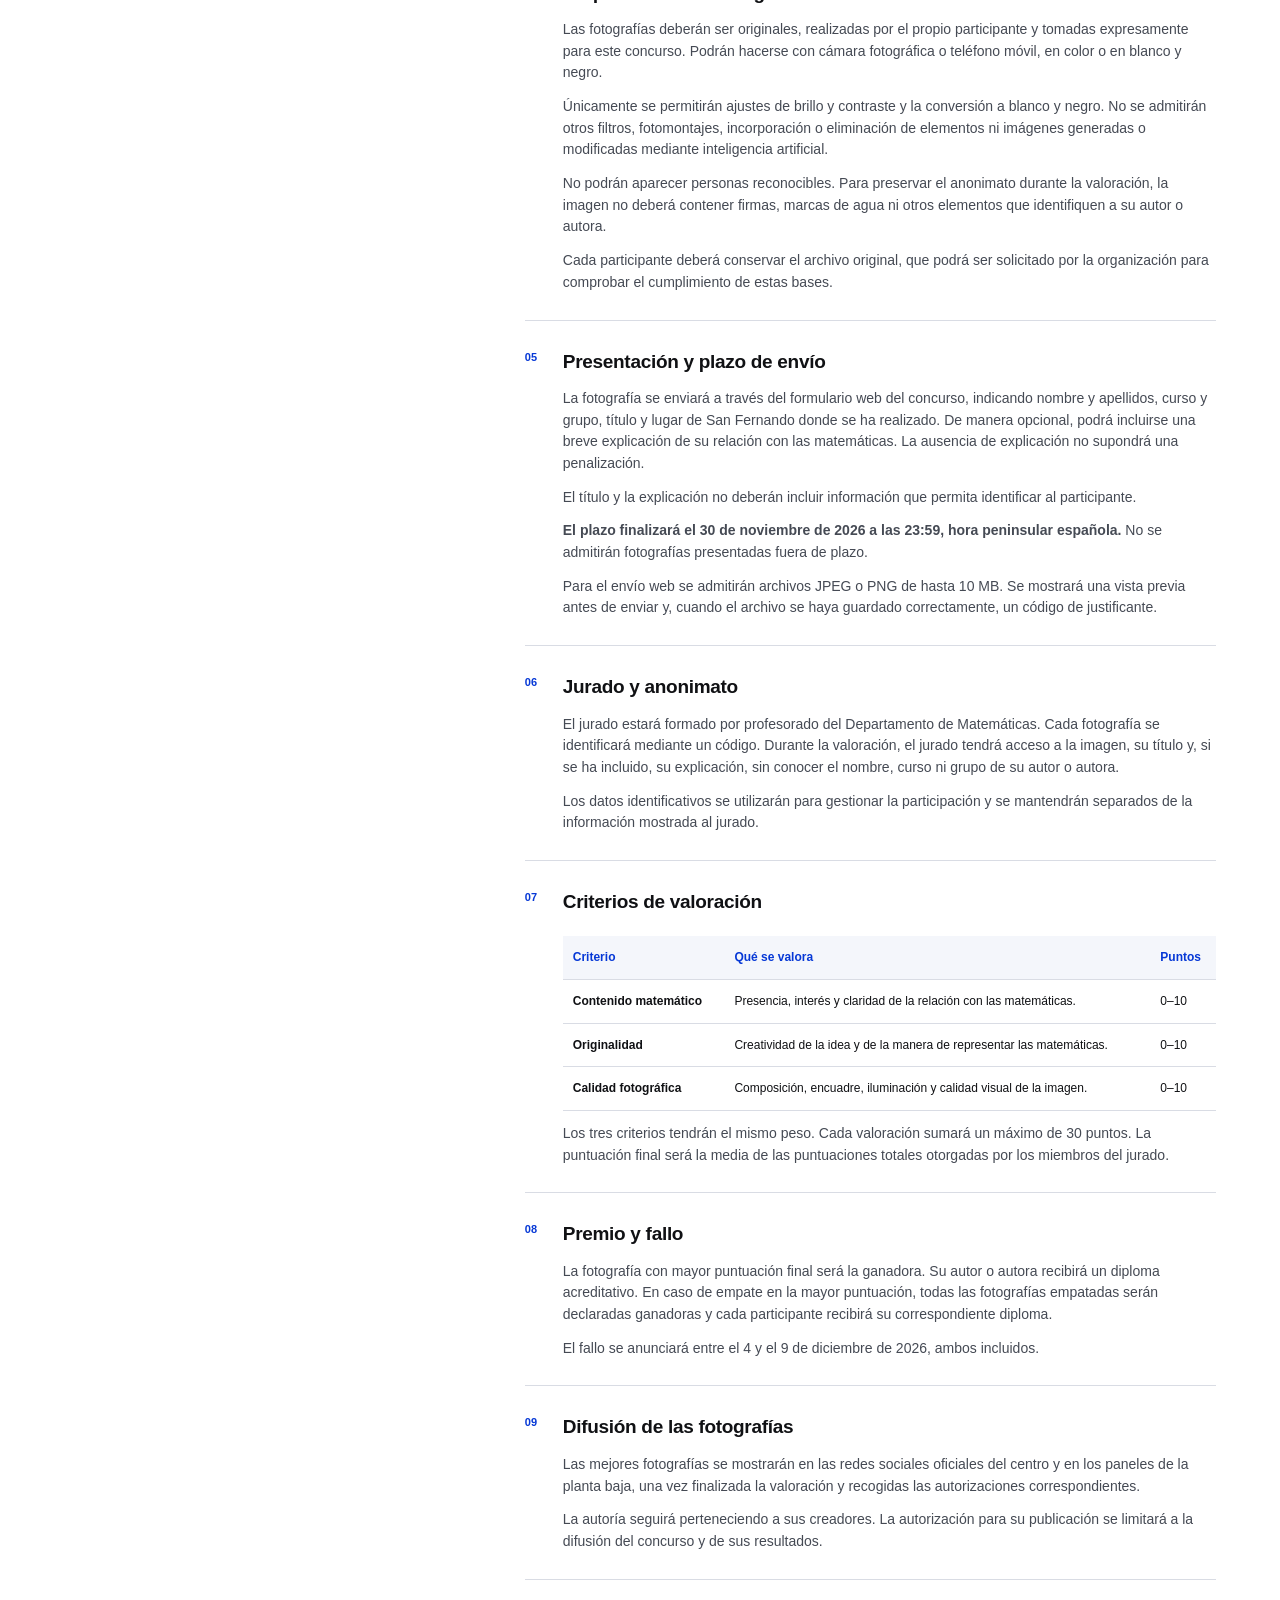
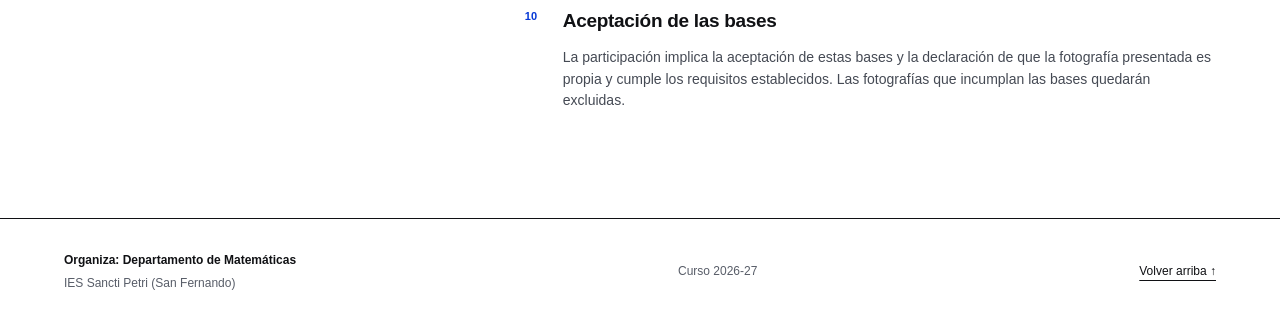
==== commit 765c8d1d: "Formulario en otra pestaña" ====
--- a/docs/index.html
+++ b/docs/index.html
@@ -7,19 +7,17 @@
 <title>Fotografía matemática · IES Sancti Petri</title>
 <link rel="icon" href="./assets/favicon.svg" type="image/svg+xml">
 <link rel="stylesheet" href="./style.css">
-<script defer src="./config.js?v=20261028-2"></script><script defer src="./site.js?v=20261028-2"></script>
+<script defer src="./config.js?v=20261028-3"></script><script defer src="./site.js?v=20261028-3"></script>
 </head>
 <body>
 <a class="skip" href="#contenido">Saltar al contenido</a>
-<header class="topbar"><a class="wordmark" href="#inicio">IES Sancti Petri<span>Departamento de Matemáticas</span></a><nav aria-label="Navegación principal"><a href="#participar">Participar</a><a href="#bases">Bases</a></nav></header>
+<header class="topbar"><a class="wordmark" href="#inicio">IES Sancti Petri<span>Departamento de Matemáticas</span></a><nav aria-label="Navegación principal"><a data-submit-photo href="#bases" target="_blank" rel="noopener noreferrer" aria-disabled="true">Participar ↗</a><a href="#bases">Bases</a></nav></header>
 <main id="contenido">
 <section class="hero" id="inicio" aria-labelledby="titulo">
-<div class="hero-copy"><p class="eyebrow">San Fernando · Curso 2026-27</p><h1 id="titulo">Concurso de<br>fotografía<br><span>matemática</span></h1><p class="intro">Las matemáticas de nuestro entorno, a través de tu cámara.</p><div class="hero-actions"><a class="button" href="#participar">Enviar mi fotografía <span aria-hidden="true">↗</span></a><a class="text-link" href="#bases">Consultar las bases <span aria-hidden="true">↓</span></a></div><p class="hero-note">Para todo el alumnado del IES Sancti Petri.<br>Una fotografía por alumno. Participación individual.</p></div>
+<div class="hero-copy"><p class="eyebrow">San Fernando · Curso 2026-27</p><h1 id="titulo">Concurso de<br>fotografía<br><span>matemática</span></h1><p class="intro">Las matemáticas de nuestro entorno, a través de tu cámara.</p><div class="hero-actions"><a class="button" data-submit-photo href="#bases" target="_blank" rel="noopener noreferrer" aria-disabled="true">Enviar mi fotografía <span aria-hidden="true">↗</span></a><a class="text-link" href="#bases">Consultar las bases <span aria-hidden="true">↓</span></a></div><p class="notice" id="setup-note" hidden role="status">El formulario de envío todavía no está disponible.</p><noscript><p>Activa JavaScript para abrir el formulario de envío en otra pestaña.</p></noscript><p class="hero-note">Para todo el alumnado del IES Sancti Petri.<br>Una fotografía por alumno. Participación individual.</p></div>
 <figure class="hero-image"><div class="photo-crop"><img src="./assets/cartel-cobalto.png" alt="Imagen ilustrativa: una escalera de caracol vista desde arriba, con formas que se repiten alrededor de un centro." fetchpriority="high"></div><figcaption>Geometría, patrones, perspectivas.<span>Imagen ilustrativa</span></figcaption></figure>
 </section>
 <section class="deadline" aria-label="Calendario del concurso"><div class="closing"><p>Envía tu fotografía hasta el</p><div><strong>30</strong><span>de noviembre<br><small>23:59 h · 2026 · hora peninsular</small></span></div></div><div class="announcement"><p>Fallo del jurado</p><strong>4—9 diciembre</strong><span>Premio: diploma acreditativo</span></div></section>
-<section class="essentials" aria-labelledby="antes"><div><p class="eyebrow">Antes de participar</p><h2 id="antes">Una mirada<br> matemática a<br> San Fernando.</h2></div><ol><li><span>01</span><div><h3>Una foto propia, hecha aquí.</h3><p>Realizada expresamente para el concurso dentro del término municipal de San Fernando. Con móvil o cámara.</p></div></li><li><span>02</span><div><h3>Sin personas reconocibles ni IA.</h3><p>Solo se permiten ajustes de brillo, contraste y conversión a blanco y negro. Sin firmas ni marcas de agua.</p></div></li><li><span>03</span><div><h3>Un título para tu fotografía.</h3><p>La explicación matemática es opcional. El jurado valorará el contenido matemático, la originalidad y la calidad fotográfica.</p></div></li></ol></section>
-<section class="participation" id="participar" aria-labelledby="participa-titulo"><div class="section-heading"><div><p class="eyebrow">Tu participación</p><h2 id="participa-titulo">Envía tu fotografía.</h2></div><p>Prepara el archivo, el título y el lugar donde la hiciste.<br>Conserva el original hasta que termine el concurso.</p></div><p class="notice" id="setup-note">El formulario de envío todavía no está disponible. Puedes consultar las bases más abajo.</p><iframe hidden id="form-frame" title="Formulario de participación en el concurso de fotografía matemática" loading="lazy" referrerpolicy="strict-origin-when-cross-origin"></iframe><a class="text-link direct" id="direct-form" href="#" target="_blank" rel="noopener noreferrer" hidden>Abrir el formulario en otra pestaña ↗</a><noscript><p>Activa JavaScript para abrir el formulario. Puedes consultar las bases a continuación.</p></noscript></section>
 <section class="rules" id="bases" aria-labelledby="bases-titulo"><aside><p class="eyebrow">El concurso, al detalle</p><h2 id="bases-titulo">Bases<br> 2026-27.</h2><button type="button" class="text-link" id="print-bases">Imprimir / guardar en PDF ↗</button><a class="poster-link" href="./assets/cartel-cobalto.png" target="_blank" rel="noopener">Ver el cartel ↗</a></aside><div class="rule-content">
 <article><span class="rule-number">01</span><h3>Organización y finalidad</h3><p>El Departamento de Matemáticas del IES Sancti Petri organiza este concurso para descubrir las matemáticas presentes en nuestro entorno y fomentar la creatividad a través de la fotografía.</p></article>
 <article><span class="rule-number">02</span><h3>Participantes</h3><p>Podrá participar todo el alumnado matriculado en el IES Sancti Petri, de cualquier curso. La participación será individual y cada participante podrá presentar una única fotografía. Se establece una sola categoría para todo el alumnado.</p></article>
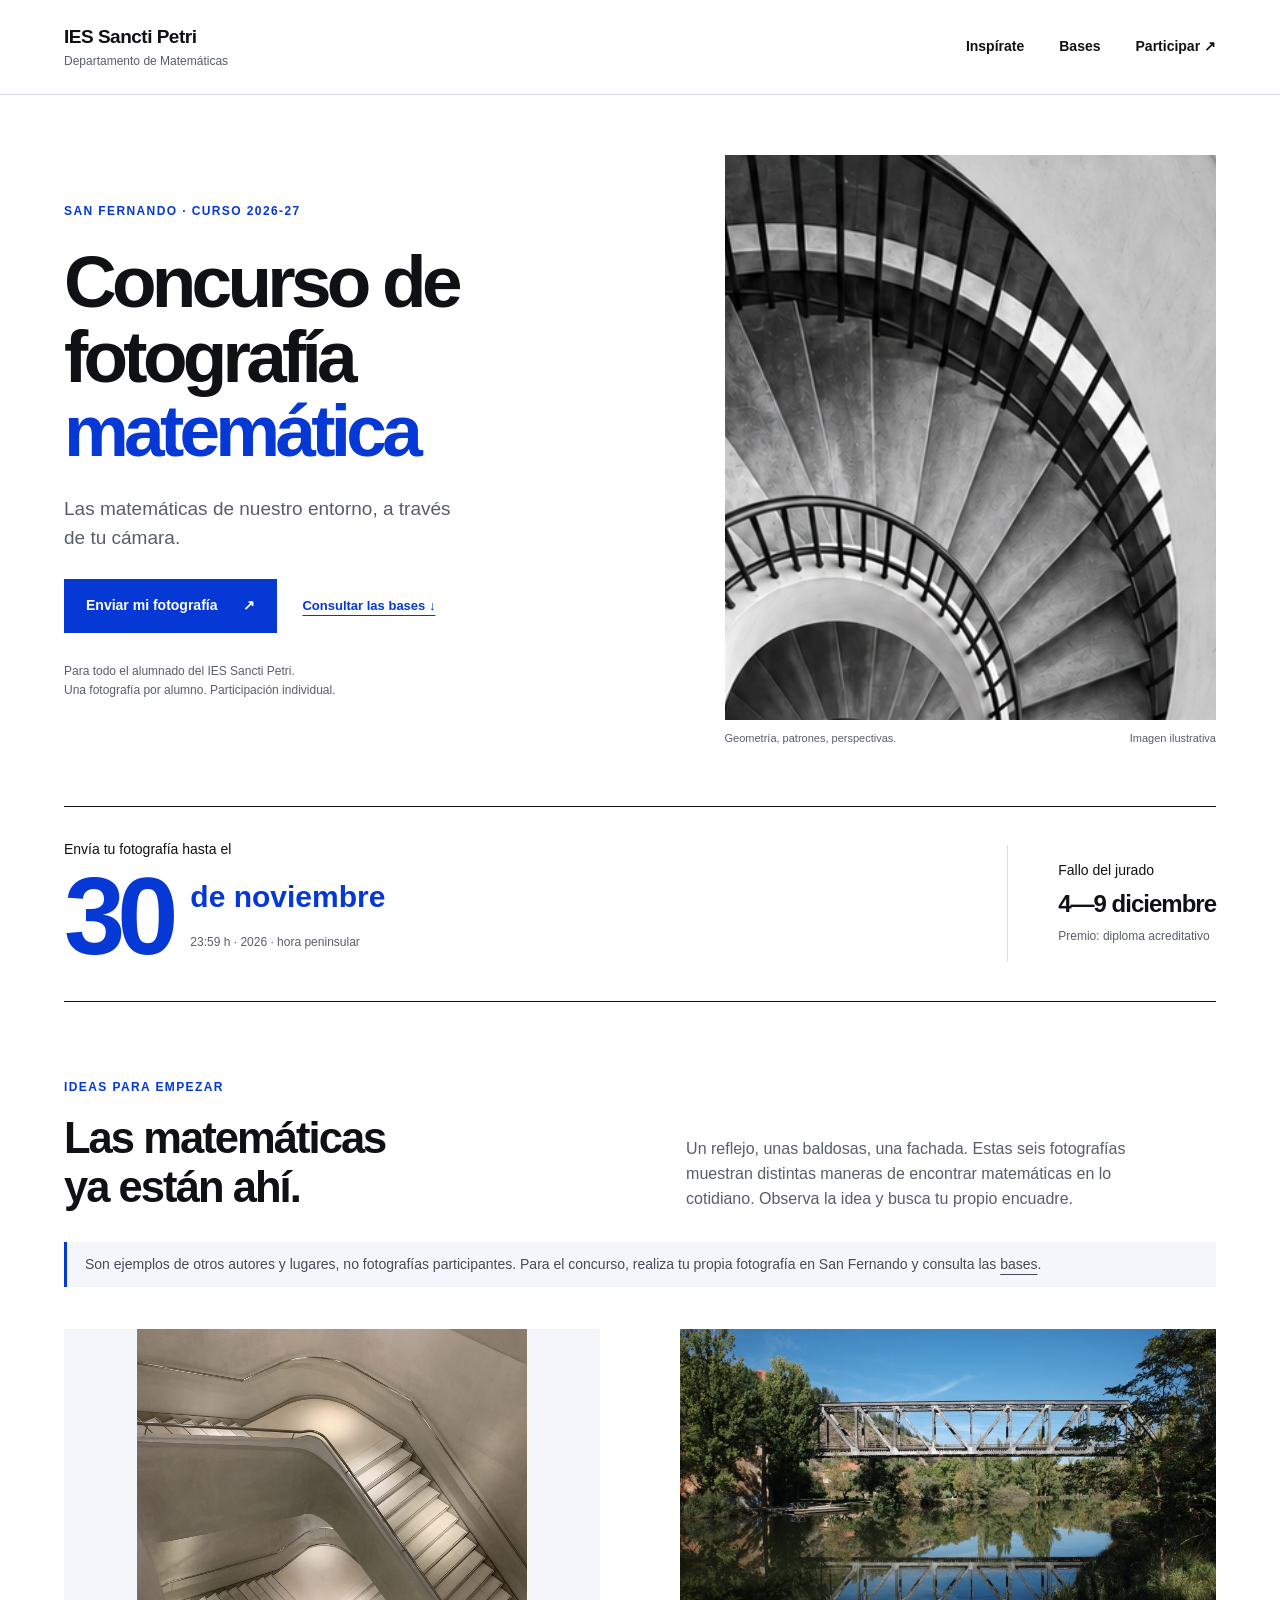
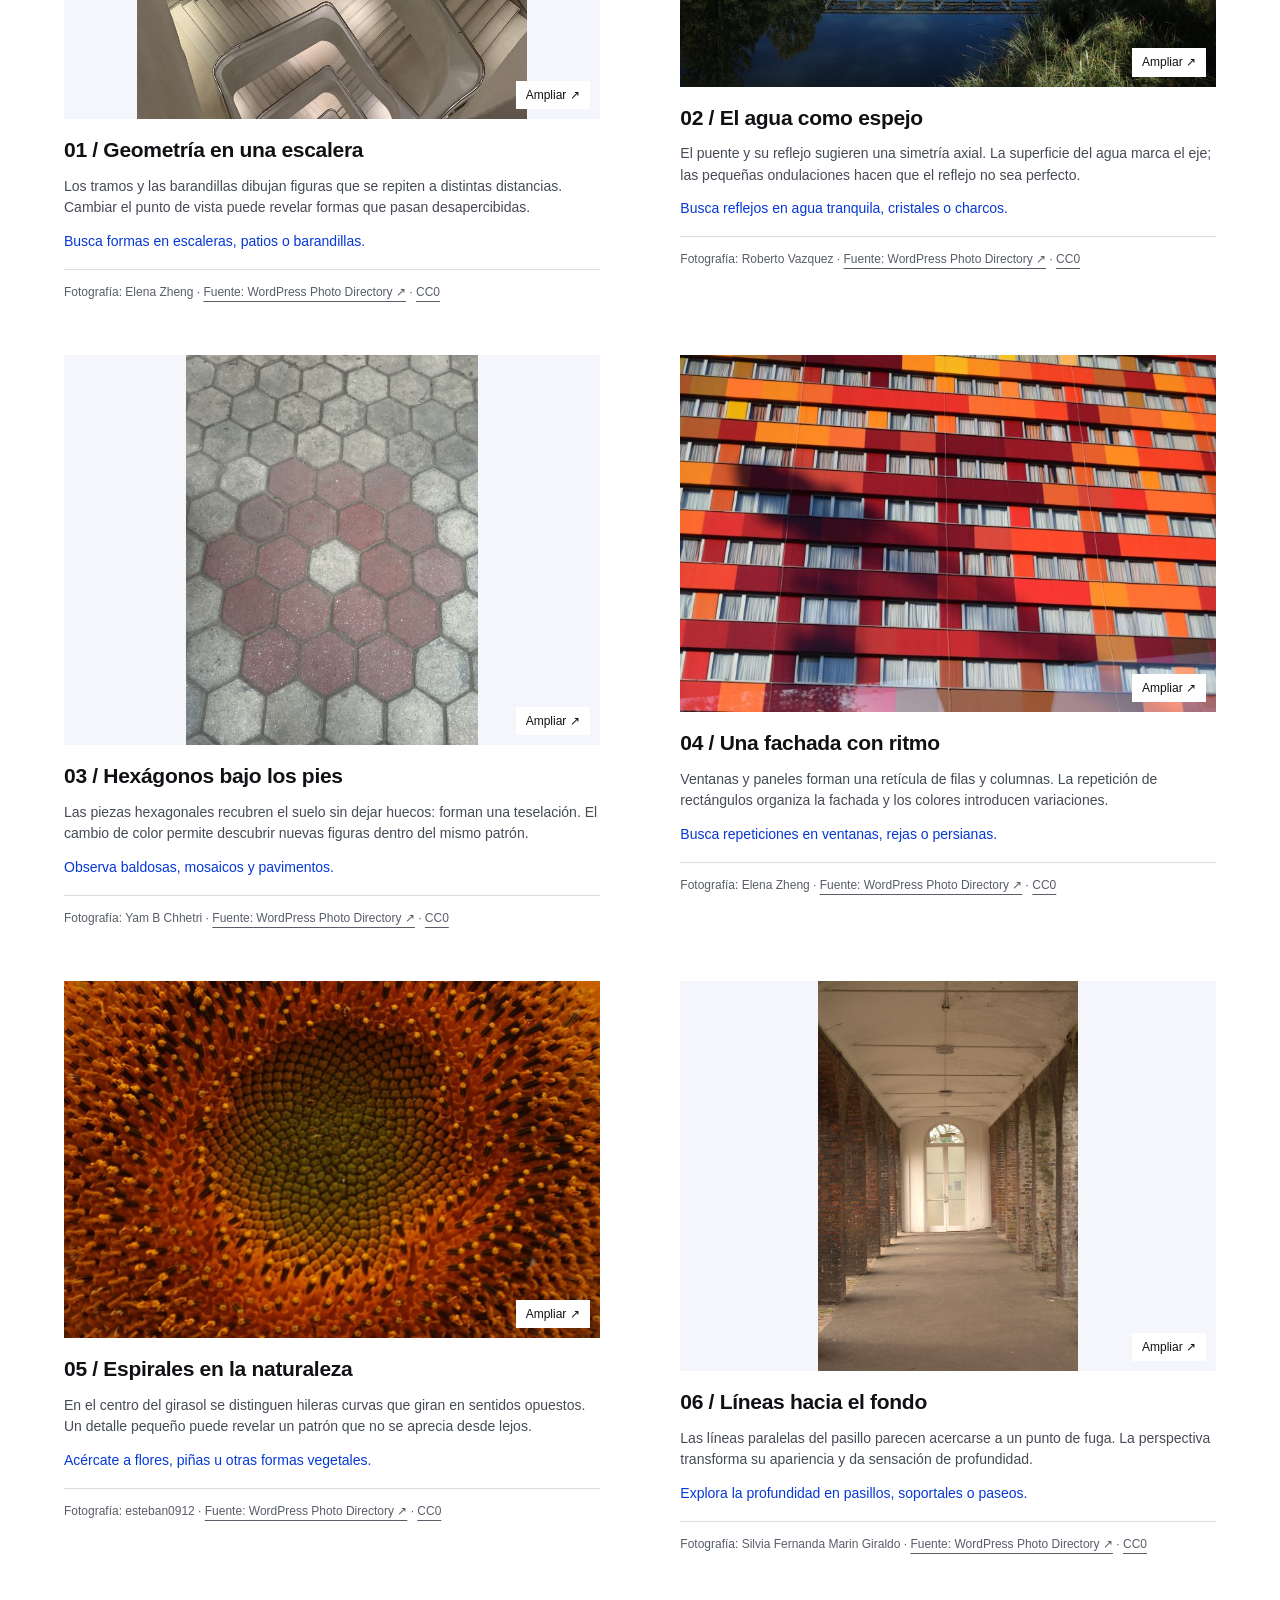
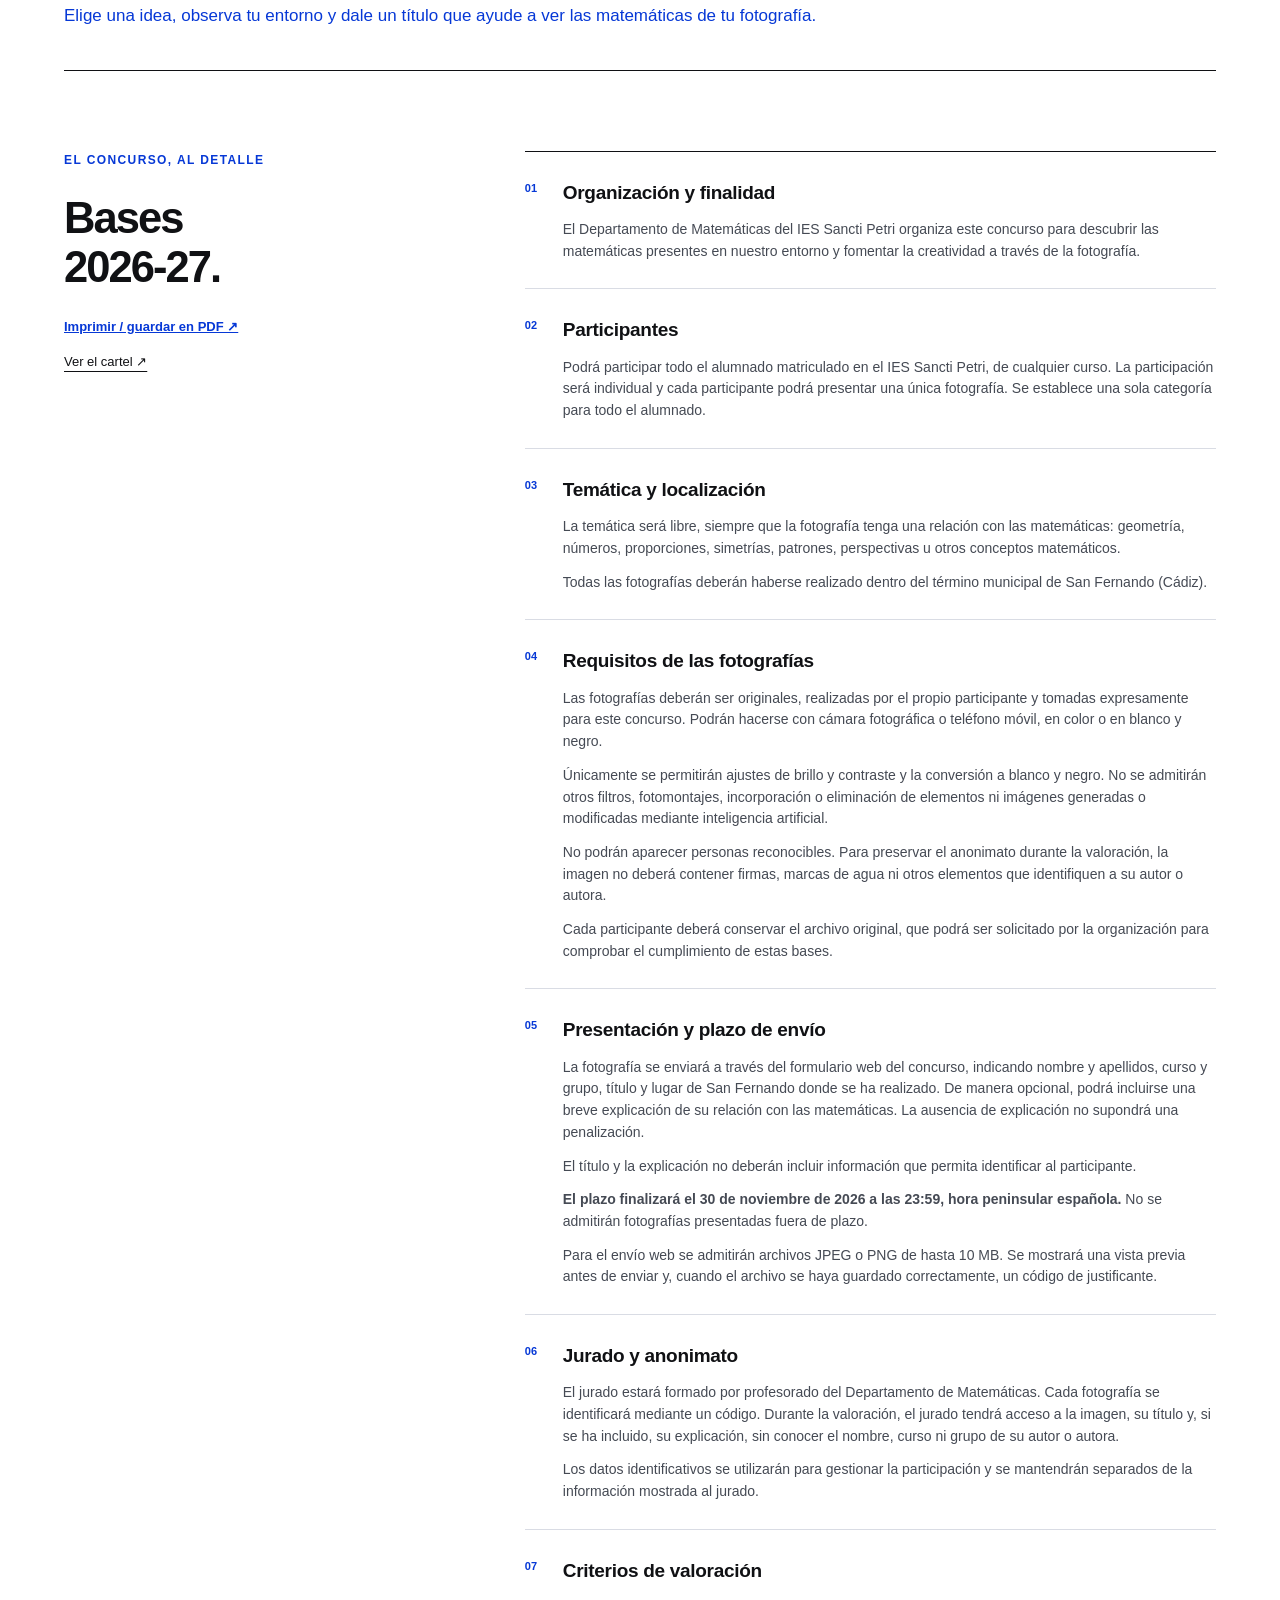
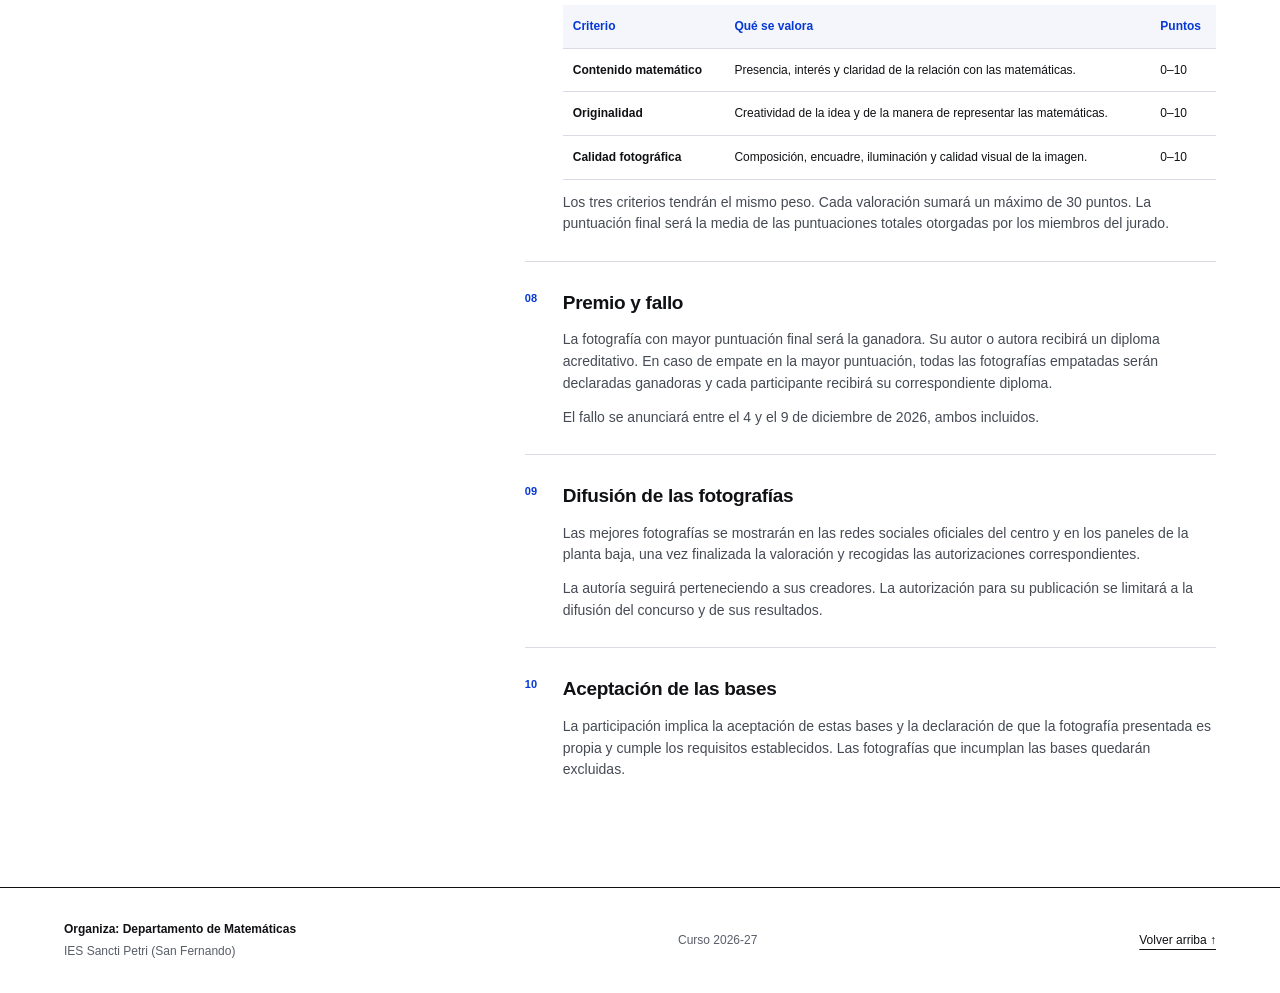
==== commit e4c4a3ad: "Ejemplos" ====
--- a/docs/index.html
+++ b/docs/index.html
@@ -6,18 +6,32 @@
 <meta name="theme-color" content="#0638d6">
 <title>Fotografía matemática · IES Sancti Petri</title>
 <link rel="icon" href="./assets/favicon.svg" type="image/svg+xml">
-<link rel="stylesheet" href="./style.css">
+<link rel="stylesheet" href="./style.css?v=20261029-1">
+<link rel="stylesheet" href="./inspiration.css?v=20261029-1">
 <script defer src="./config.js?v=20261028-3"></script><script defer src="./site.js?v=20261028-3"></script>
 </head>
 <body>
 <a class="skip" href="#contenido">Saltar al contenido</a>
-<header class="topbar"><a class="wordmark" href="#inicio">IES Sancti Petri<span>Departamento de Matemáticas</span></a><nav aria-label="Navegación principal"><a data-submit-photo href="#bases" target="_blank" rel="noopener noreferrer" aria-disabled="true">Participar ↗</a><a href="#bases">Bases</a></nav></header>
+<header class="topbar"><a class="wordmark" href="#inicio">IES Sancti Petri<span>Departamento de Matemáticas</span></a><nav aria-label="Navegación principal"><a href="#inspiracion">Inspírate</a><a href="#bases">Bases</a><a data-submit-photo href="#bases" target="_blank" rel="noopener noreferrer" aria-disabled="true">Participar ↗</a></nav></header>
 <main id="contenido">
 <section class="hero" id="inicio" aria-labelledby="titulo">
 <div class="hero-copy"><p class="eyebrow">San Fernando · Curso 2026-27</p><h1 id="titulo">Concurso de<br>fotografía<br><span>matemática</span></h1><p class="intro">Las matemáticas de nuestro entorno, a través de tu cámara.</p><div class="hero-actions"><a class="button" data-submit-photo href="#bases" target="_blank" rel="noopener noreferrer" aria-disabled="true">Enviar mi fotografía <span aria-hidden="true">↗</span></a><a class="text-link" href="#bases">Consultar las bases <span aria-hidden="true">↓</span></a></div><p class="notice" id="setup-note" hidden role="status">El formulario de envío todavía no está disponible.</p><noscript><p>Activa JavaScript para abrir el formulario de envío en otra pestaña.</p></noscript><p class="hero-note">Para todo el alumnado del IES Sancti Petri.<br>Una fotografía por alumno. Participación individual.</p></div>
 <figure class="hero-image"><div class="photo-crop"><img src="./assets/cartel-cobalto.png" alt="Imagen ilustrativa: una escalera de caracol vista desde arriba, con formas que se repiten alrededor de un centro." fetchpriority="high"></div><figcaption>Geometría, patrones, perspectivas.<span>Imagen ilustrativa</span></figcaption></figure>
 </section>
 <section class="deadline" aria-label="Calendario del concurso"><div class="closing"><p>Envía tu fotografía hasta el</p><div><strong>30</strong><span>de noviembre<br><small>23:59 h · 2026 · hora peninsular</small></span></div></div><div class="announcement"><p>Fallo del jurado</p><strong>4—9 diciembre</strong><span>Premio: diploma acreditativo</span></div></section>
+<section class="inspiration" id="inspiracion" aria-labelledby="inspiracion-titulo">
+<div class="inspiration-heading"><div><p class="eyebrow">Ideas para empezar</p><h2 id="inspiracion-titulo">Las matemáticas<br>ya están ahí.</h2></div><p>Un reflejo, unas baldosas, una fachada. Estas seis fotografías muestran distintas maneras de encontrar matemáticas en lo cotidiano. Observa la idea y busca tu propio encuadre.</p></div>
+<p class="inspiration-note">Son ejemplos de otros autores y lugares, no fotografías participantes. Para el concurso, realiza tu propia fotografía en San Fernando y consulta las <a href="#bases">bases</a>.</p>
+<div class="examples">
+<figure class="example example-square"><a class="example-photo" href="./assets/ejemplos/espiral.jpg" target="_blank" rel="noopener noreferrer" aria-label="Ampliar la fotografía de la escalera en otra pestaña"><img src="./assets/ejemplos/espiral.jpg" width="768" height="768" loading="lazy" decoding="async" alt="Escalera vista desde arriba: los tramos y las barandillas forman cuadriláteros que se repiten hacia el fondo."><span class="photo-enlarge">Ampliar ↗</span></a><figcaption><h3>01 / Geometría en una escalera</h3><p>Los tramos y las barandillas dibujan figuras que se repiten a distintas distancias. Cambiar el punto de vista puede revelar formas que pasan desapercibidas.</p><p class="example-prompt">Busca formas en escaleras, patios o barandillas.</p><p class="photo-credit">Fotografía: Elena Zheng · <a href="https://wordpress.org/photos/photo/69469d277e/" target="_blank" rel="noopener noreferrer">Fuente: WordPress Photo Directory ↗</a> · <a href="https://creativecommons.org/publicdomain/zero/1.0/" target="_blank" rel="noopener noreferrer">CC0</a></p></figcaption></figure>
+<figure class="example"><a class="example-photo" href="./assets/ejemplos/simetria.jpg" target="_blank" rel="noopener noreferrer" aria-label="Ampliar la fotografía del puente y su reflejo en otra pestaña"><img src="./assets/ejemplos/simetria.jpg" width="768" height="512" loading="lazy" decoding="async" alt="Puente metálico sobre el Duero en Soria, reflejado en el agua junto con los árboles de la orilla."><span class="photo-enlarge">Ampliar ↗</span></a><figcaption><h3>02 / El agua como espejo</h3><p>El puente y su reflejo sugieren una simetría axial. La superficie del agua marca el eje; las pequeñas ondulaciones hacen que el reflejo no sea perfecto.</p><p class="example-prompt">Busca reflejos en agua tranquila, cristales o charcos.</p><p class="photo-credit">Fotografía: Roberto Vazquez · <a href="https://wordpress.org/photos/photo/22467b3290/" target="_blank" rel="noopener noreferrer">Fuente: WordPress Photo Directory ↗</a> · <a href="https://creativecommons.org/publicdomain/zero/1.0/" target="_blank" rel="noopener noreferrer">CC0</a></p></figcaption></figure>
+<figure class="example example-portrait"><a class="example-photo" href="./assets/ejemplos/hexagonos.jpg" target="_blank" rel="noopener noreferrer" aria-label="Ampliar la fotografía del pavimento hexagonal en otra pestaña"><img src="./assets/ejemplos/hexagonos.jpg" width="768" height="1024" loading="lazy" decoding="async" alt="Baldosas hexagonales grises y rojizas que encajan formando un pavimento continuo."><span class="photo-enlarge">Ampliar ↗</span></a><figcaption><h3>03 / Hexágonos bajo los pies</h3><p>Las piezas hexagonales recubren el suelo sin dejar huecos: forman una teselación. El cambio de color permite descubrir nuevas figuras dentro del mismo patrón.</p><p class="example-prompt">Observa baldosas, mosaicos y pavimentos.</p><p class="photo-credit">Fotografía: Yam B Chhetri · <a href="https://wordpress.org/photos/photo/89867df763/" target="_blank" rel="noopener noreferrer">Fuente: WordPress Photo Directory ↗</a> · <a href="https://creativecommons.org/publicdomain/zero/1.0/" target="_blank" rel="noopener noreferrer">CC0</a></p></figcaption></figure>
+<figure class="example"><a class="example-photo" href="./assets/ejemplos/ventanas.jpg" target="_blank" rel="noopener noreferrer" aria-label="Ampliar la fotografía de la fachada en otra pestaña"><img src="./assets/ejemplos/ventanas.jpg" width="768" height="512" loading="lazy" decoding="async" alt="Fachada con filas de ventanas y paneles rectangulares rojos, naranjas y amarillos."><span class="photo-enlarge">Ampliar ↗</span></a><figcaption><h3>04 / Una fachada con ritmo</h3><p>Ventanas y paneles forman una retícula de filas y columnas. La repetición de rectángulos organiza la fachada y los colores introducen variaciones.</p><p class="example-prompt">Busca repeticiones en ventanas, rejas o persianas.</p><p class="photo-credit">Fotografía: Elena Zheng · <a href="https://wordpress.org/photos/photo/19569de9a3/" target="_blank" rel="noopener noreferrer">Fuente: WordPress Photo Directory ↗</a> · <a href="https://creativecommons.org/publicdomain/zero/1.0/" target="_blank" rel="noopener noreferrer">CC0</a></p></figcaption></figure>
+<figure class="example"><a class="example-photo" href="./assets/ejemplos/girasol.jpg" target="_blank" rel="noopener noreferrer" aria-label="Ampliar la fotografía del centro de un girasol en otra pestaña"><img src="./assets/ejemplos/girasol.jpg" width="768" height="512" loading="lazy" decoding="async" alt="Detalle del centro de un girasol donde se observan hileras curvas en espiral en dos sentidos."><span class="photo-enlarge">Ampliar ↗</span></a><figcaption><h3>05 / Espirales en la naturaleza</h3><p>En el centro del girasol se distinguen hileras curvas que giran en sentidos opuestos. Un detalle pequeño puede revelar un patrón que no se aprecia desde lejos.</p><p class="example-prompt">Acércate a flores, piñas u otras formas vegetales.</p><p class="photo-credit">Fotografía: esteban0912 · <a href="https://wordpress.org/photos/photo/341697169a/" target="_blank" rel="noopener noreferrer">Fuente: WordPress Photo Directory ↗</a> · <a href="https://creativecommons.org/publicdomain/zero/1.0/" target="_blank" rel="noopener noreferrer">CC0</a></p></figcaption></figure>
+<figure class="example example-portrait"><a class="example-photo" href="./assets/ejemplos/perspectiva.jpg" target="_blank" rel="noopener noreferrer" aria-label="Ampliar la fotografía del pasillo en otra pestaña"><img src="./assets/ejemplos/perspectiva.jpg" width="768" height="1153" loading="lazy" decoding="async" alt="Pasillo entre pilares de ladrillo: las líneas del suelo y del techo parecen converger hacia una puerta al fondo."><span class="photo-enlarge">Ampliar ↗</span></a><figcaption><h3>06 / Líneas hacia el fondo</h3><p>Las líneas paralelas del pasillo parecen acercarse a un punto de fuga. La perspectiva transforma su apariencia y da sensación de profundidad.</p><p class="example-prompt">Explora la profundidad en pasillos, soportales o paseos.</p><p class="photo-credit">Fotografía: Silvia Fernanda Marin Giraldo · <a href="https://wordpress.org/photos/photo/9976aa030c/" target="_blank" rel="noopener noreferrer">Fuente: WordPress Photo Directory ↗</a> · <a href="https://creativecommons.org/publicdomain/zero/1.0/" target="_blank" rel="noopener noreferrer">CC0</a></p></figcaption></figure>
+</div>
+<p class="inspiration-closing">Elige una idea, observa tu entorno y dale un título que ayude a ver las matemáticas de tu fotografía.</p>
+</section>
 <section class="rules" id="bases" aria-labelledby="bases-titulo"><aside><p class="eyebrow">El concurso, al detalle</p><h2 id="bases-titulo">Bases<br> 2026-27.</h2><button type="button" class="text-link" id="print-bases">Imprimir / guardar en PDF ↗</button><a class="poster-link" href="./assets/cartel-cobalto.png" target="_blank" rel="noopener">Ver el cartel ↗</a></aside><div class="rule-content">
 <article><span class="rule-number">01</span><h3>Organización y finalidad</h3><p>El Departamento de Matemáticas del IES Sancti Petri organiza este concurso para descubrir las matemáticas presentes en nuestro entorno y fomentar la creatividad a través de la fotografía.</p></article>
 <article><span class="rule-number">02</span><h3>Participantes</h3><p>Podrá participar todo el alumnado matriculado en el IES Sancti Petri, de cualquier curso. La participación será individual y cada participante podrá presentar una única fotografía. Se establece una sola categoría para todo el alumnado.</p></article>
--- a/docs/inspiration.css
+++ b/docs/inspiration.css
@@ -0,0 +1,21 @@
+.inspiration{padding:76px 5% 0}
+.inspiration-heading{display:grid;grid-template-columns:1fr 1fr;gap:8%;align-items:end}
+.inspiration-heading .eyebrow{margin-bottom:18px}
+.inspiration-heading>p{color:var(--muted);font-size:16px;max-width:480px;margin:0}
+.inspiration-note{font-size:14px;border-left:3px solid var(--blue);padding:12px 18px;margin:30px 0 42px;background:var(--pale);color:#454a54}
+.examples{display:grid;grid-template-columns:minmax(0,1fr) minmax(0,1fr);gap:52px 7%;align-items:start}
+.example{margin:0;min-width:0}
+.example-photo{position:relative;display:flex;align-items:center;justify-content:center;background:var(--pale);text-decoration:none;min-height:240px}
+.example-photo img{display:block;width:100%;height:auto;max-height:390px;object-fit:contain}
+.photo-enlarge{position:absolute;right:10px;bottom:10px;background:white;color:var(--ink);font-size:12px;padding:5px 10px}
+.example-photo:hover .photo-enlarge{background:var(--blue);color:white}
+.example figcaption{display:block;padding:18px 0 0;font-size:14px;color:#454a54}
+.example h3{font-size:21px;color:var(--ink);line-height:1.25;margin:0 0 12px}
+.example p{margin:0 0 12px}
+.example .example-prompt{color:var(--blue)}
+.example .photo-credit{border-top:1px solid var(--line);padding-top:12px;font-size:12px;line-height:1.8;margin:16px 0 0;color:var(--muted)}
+.photo-credit a{white-space:normal}
+.inspiration-closing{font-size:17px;color:var(--blue);border-bottom:1px solid var(--ink);padding:32px 0 40px;margin:16px 0 0;max-width:none}
+@media(max-width:800px){.topbar{gap:18px;flex-wrap:wrap}.inspiration{padding-top:52px}.inspiration-heading{gap:5%}.inspiration-heading>p{font-size:14px}.examples{gap:40px 5%}.example h3{font-size:19px}.example-photo{min-height:180px}}
+@media(max-width:580px){.topbar nav{width:100%;justify-content:space-between;margin-top:4px}.inspiration{padding:44px 6% 0}.inspiration-heading{display:block}.inspiration-heading>p{margin-top:20px;font-size:15px}.inspiration-note{margin:24px 0 30px;font-size:13px;padding:10px 14px}.examples{grid-template-columns:minmax(0,1fr);gap:36px}.example-photo{min-height:0}.example-photo img{max-height:410px}.example h3{font-size:21px}.example figcaption{font-size:14px}.inspiration-closing{font-size:16px;padding-bottom:30px}}
+@media print{.inspiration{display:none!important}}
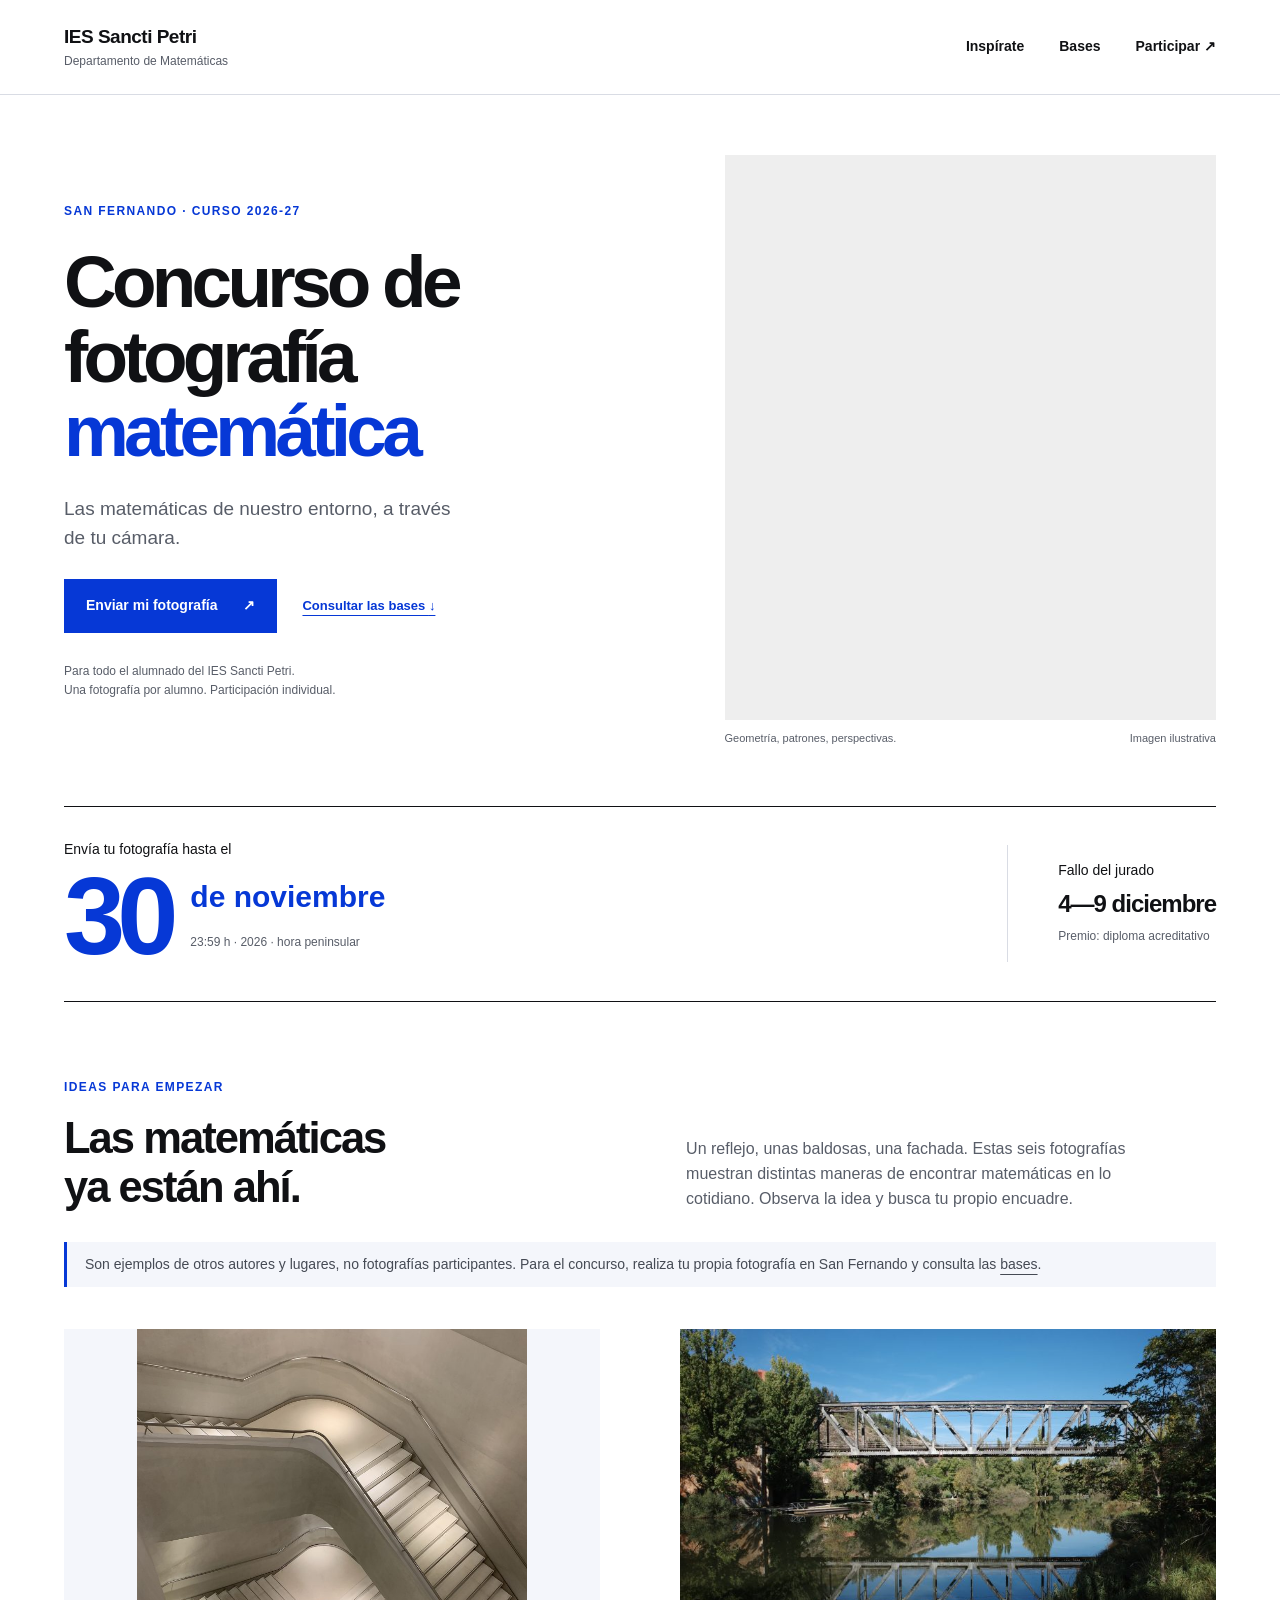
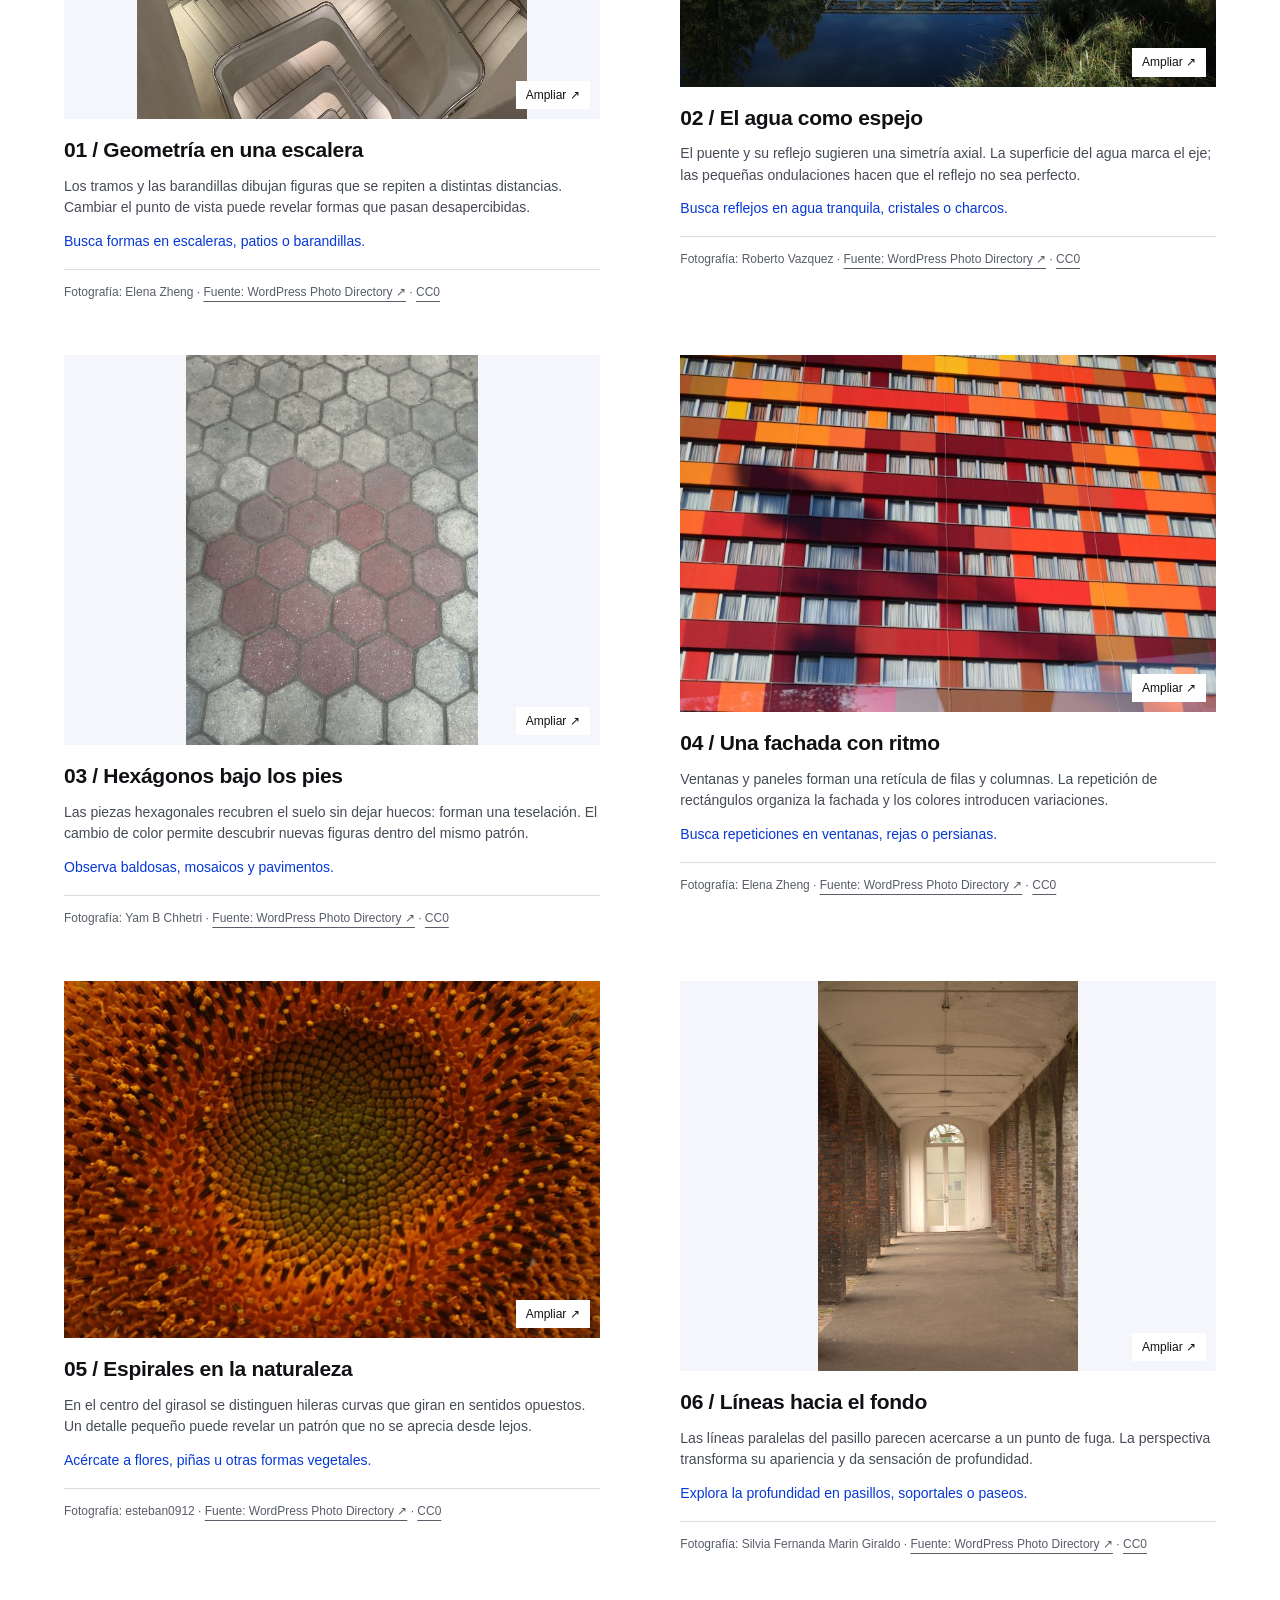
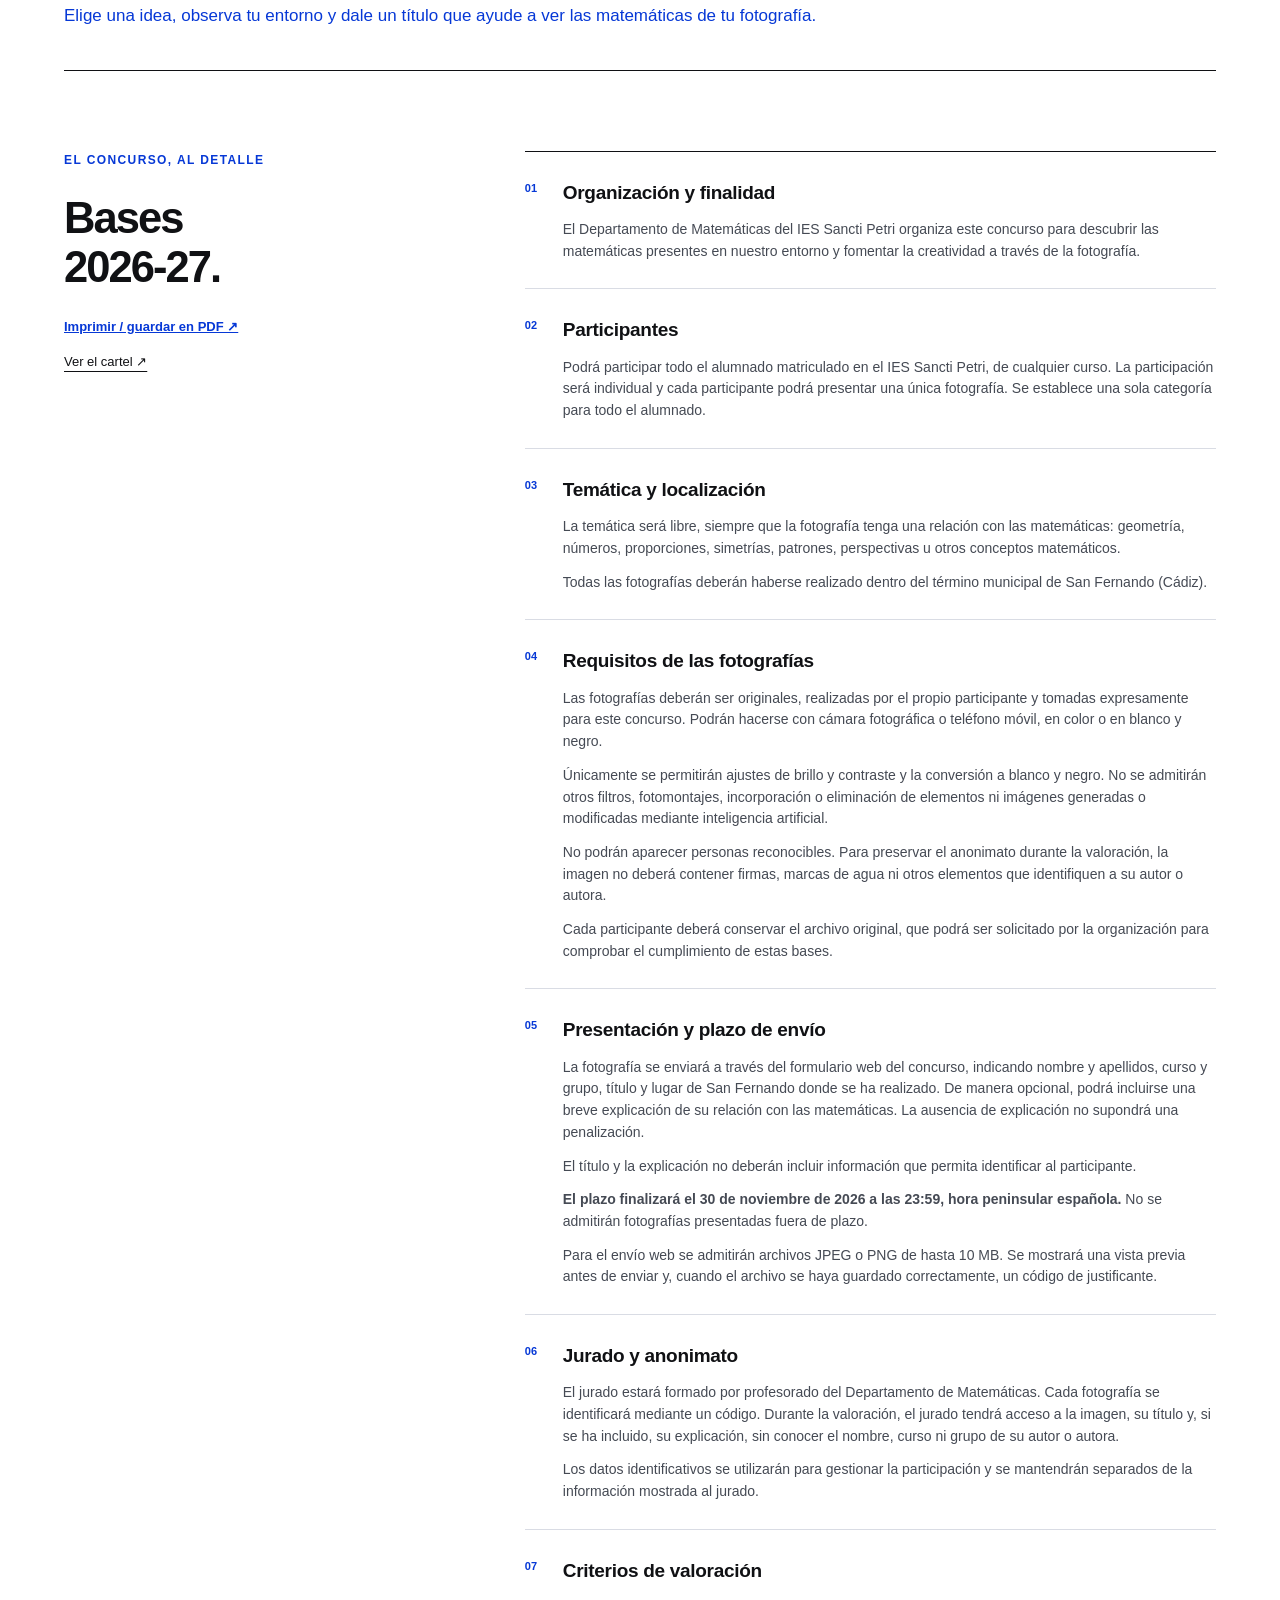
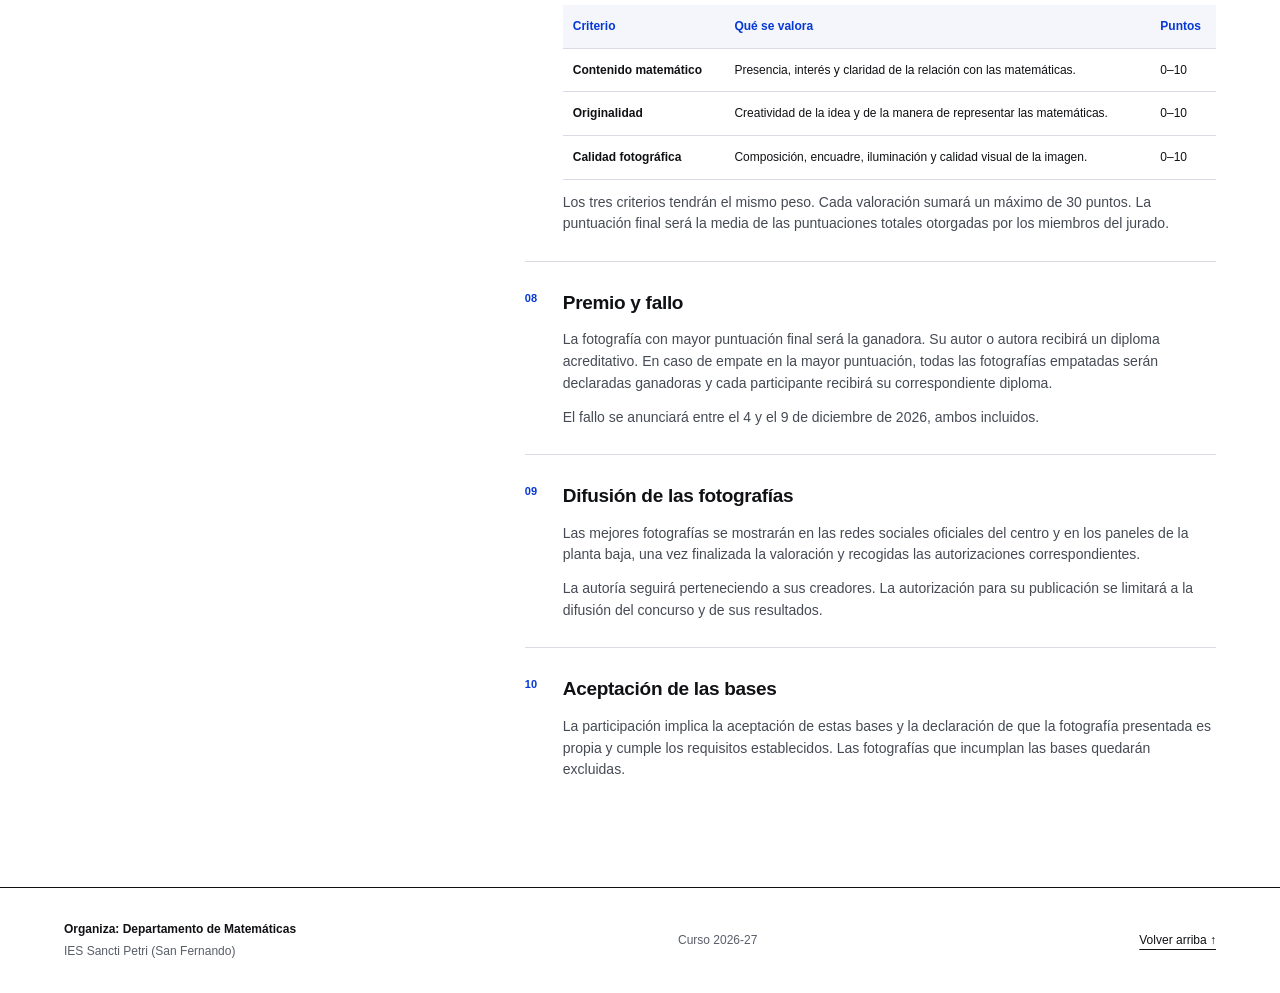
==== commit 09374899: "Update index.html" ====
--- a/docs/index.html
+++ b/docs/index.html
@@ -16,7 +16,7 @@
 <main id="contenido">
 <section class="hero" id="inicio" aria-labelledby="titulo">
 <div class="hero-copy"><p class="eyebrow">San Fernando · Curso 2026-27</p><h1 id="titulo">Concurso de<br>fotografía<br><span>matemática</span></h1><p class="intro">Las matemáticas de nuestro entorno, a través de tu cámara.</p><div class="hero-actions"><a class="button" data-submit-photo href="#bases" target="_blank" rel="noopener noreferrer" aria-disabled="true">Enviar mi fotografía <span aria-hidden="true">↗</span></a><a class="text-link" href="#bases">Consultar las bases <span aria-hidden="true">↓</span></a></div><p class="notice" id="setup-note" hidden role="status">El formulario de envío todavía no está disponible.</p><noscript><p>Activa JavaScript para abrir el formulario de envío en otra pestaña.</p></noscript><p class="hero-note">Para todo el alumnado del IES Sancti Petri.<br>Una fotografía por alumno. Participación individual.</p></div>
-<figure class="hero-image"><div class="photo-crop"><img src="./assets/cartel-cobalto.png" alt="Imagen ilustrativa: una escalera de caracol vista desde arriba, con formas que se repiten alrededor de un centro." fetchpriority="high"></div><figcaption>Geometría, patrones, perspectivas.<span>Imagen ilustrativa</span></figcaption></figure>
+<figure class="hero-image"><div class="photo-crop"><img src="./assets/cartel.png" alt="Imagen ilustrativa: una escalera de caracol vista desde arriba, con formas que se repiten alrededor de un centro." fetchpriority="high"></div><figcaption>Geometría, patrones, perspectivas.<span>Imagen ilustrativa</span></figcaption></figure>
 </section>
 <section class="deadline" aria-label="Calendario del concurso"><div class="closing"><p>Envía tu fotografía hasta el</p><div><strong>30</strong><span>de noviembre<br><small>23:59 h · 2026 · hora peninsular</small></span></div></div><div class="announcement"><p>Fallo del jurado</p><strong>4—9 diciembre</strong><span>Premio: diploma acreditativo</span></div></section>
 <section class="inspiration" id="inspiracion" aria-labelledby="inspiracion-titulo">
@@ -32,7 +32,7 @@
 </div>
 <p class="inspiration-closing">Elige una idea, observa tu entorno y dale un título que ayude a ver las matemáticas de tu fotografía.</p>
 </section>
-<section class="rules" id="bases" aria-labelledby="bases-titulo"><aside><p class="eyebrow">El concurso, al detalle</p><h2 id="bases-titulo">Bases<br> 2026-27.</h2><button type="button" class="text-link" id="print-bases">Imprimir / guardar en PDF ↗</button><a class="poster-link" href="./assets/cartel-cobalto.png" target="_blank" rel="noopener">Ver el cartel ↗</a></aside><div class="rule-content">
+<section class="rules" id="bases" aria-labelledby="bases-titulo"><aside><p class="eyebrow">El concurso, al detalle</p><h2 id="bases-titulo">Bases<br> 2026-27.</h2><button type="button" class="text-link" id="print-bases">Imprimir / guardar en PDF ↗</button><a class="poster-link" href="./assets/cartel.png" target="_blank" rel="noopener">Ver el cartel ↗</a></aside><div class="rule-content">
 <article><span class="rule-number">01</span><h3>Organización y finalidad</h3><p>El Departamento de Matemáticas del IES Sancti Petri organiza este concurso para descubrir las matemáticas presentes en nuestro entorno y fomentar la creatividad a través de la fotografía.</p></article>
 <article><span class="rule-number">02</span><h3>Participantes</h3><p>Podrá participar todo el alumnado matriculado en el IES Sancti Petri, de cualquier curso. La participación será individual y cada participante podrá presentar una única fotografía. Se establece una sola categoría para todo el alumnado.</p></article>
 <article><span class="rule-number">03</span><h3>Temática y localización</h3><p>La temática será libre, siempre que la fotografía tenga una relación con las matemáticas: geometría, números, proporciones, simetrías, patrones, perspectivas u otros conceptos matemáticos.</p><p>Todas las fotografías deberán haberse realizado dentro del término municipal de San Fernando (Cádiz).</p></article>
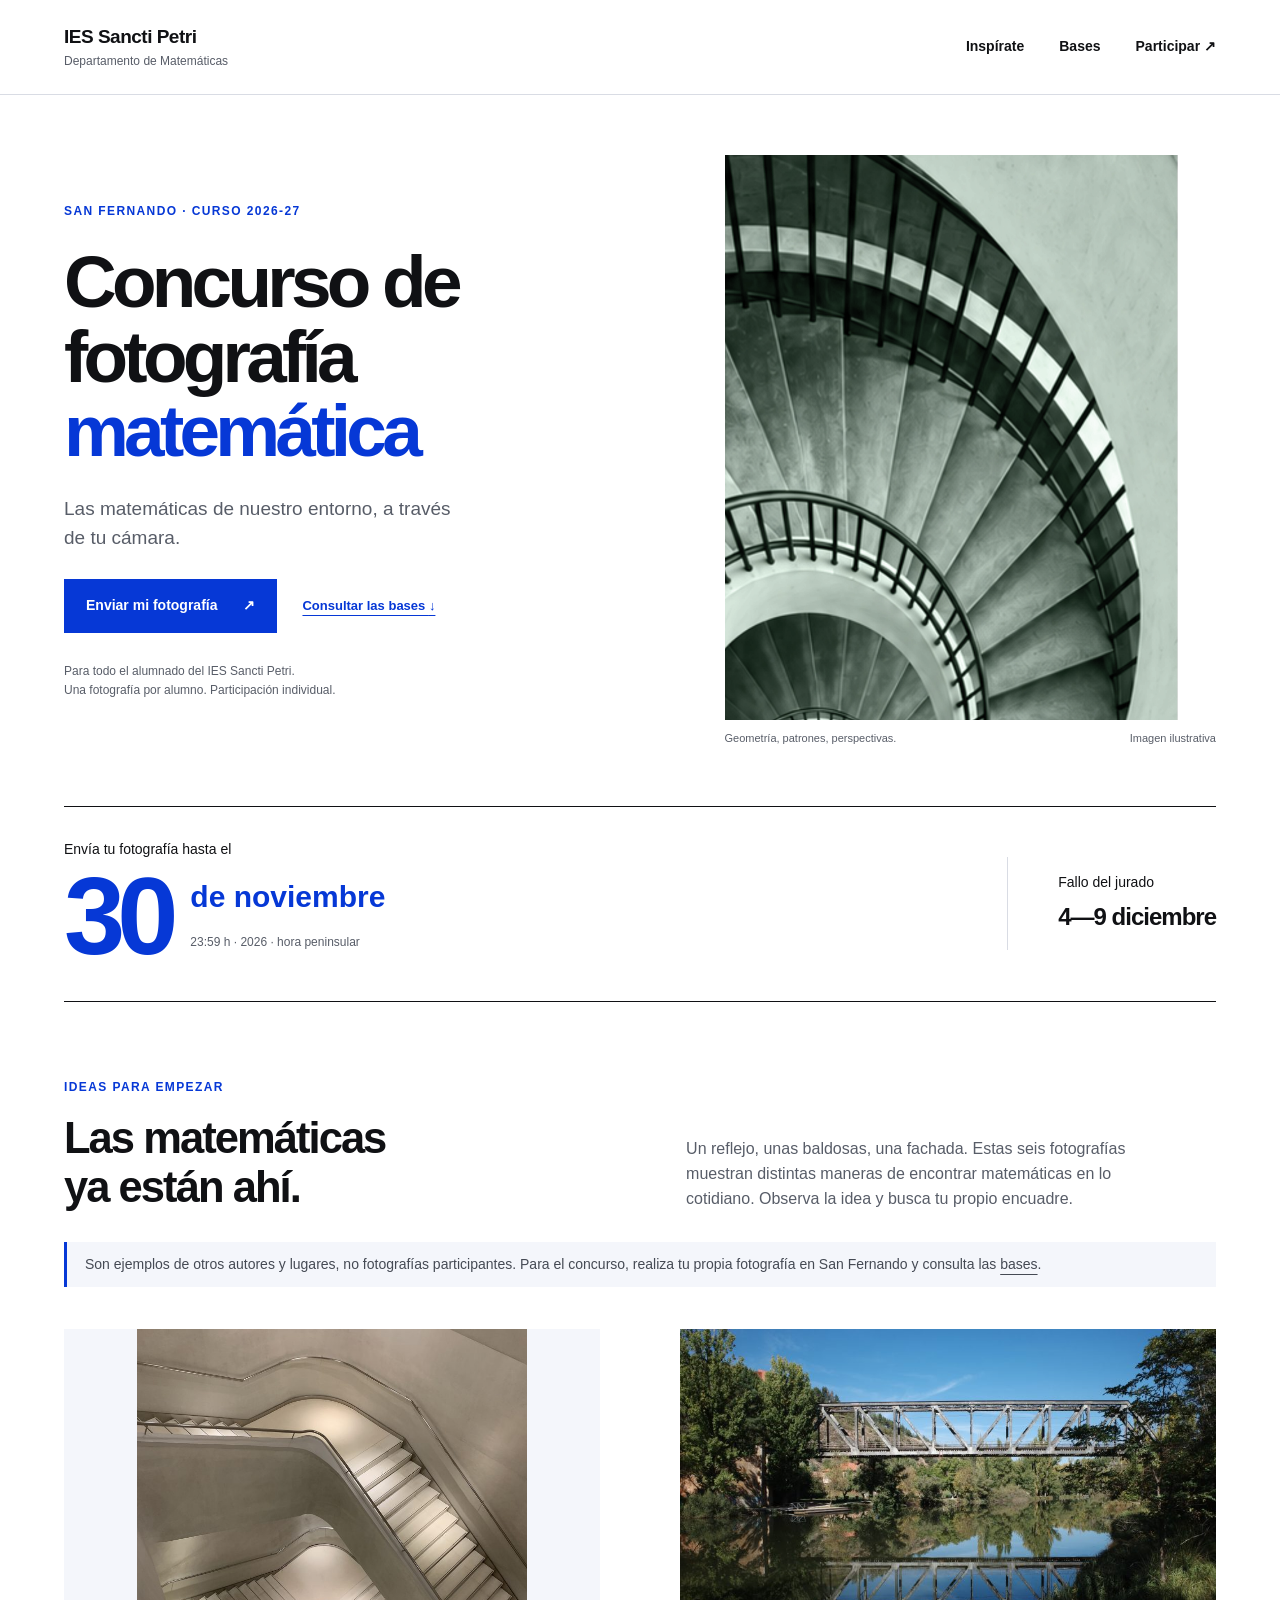
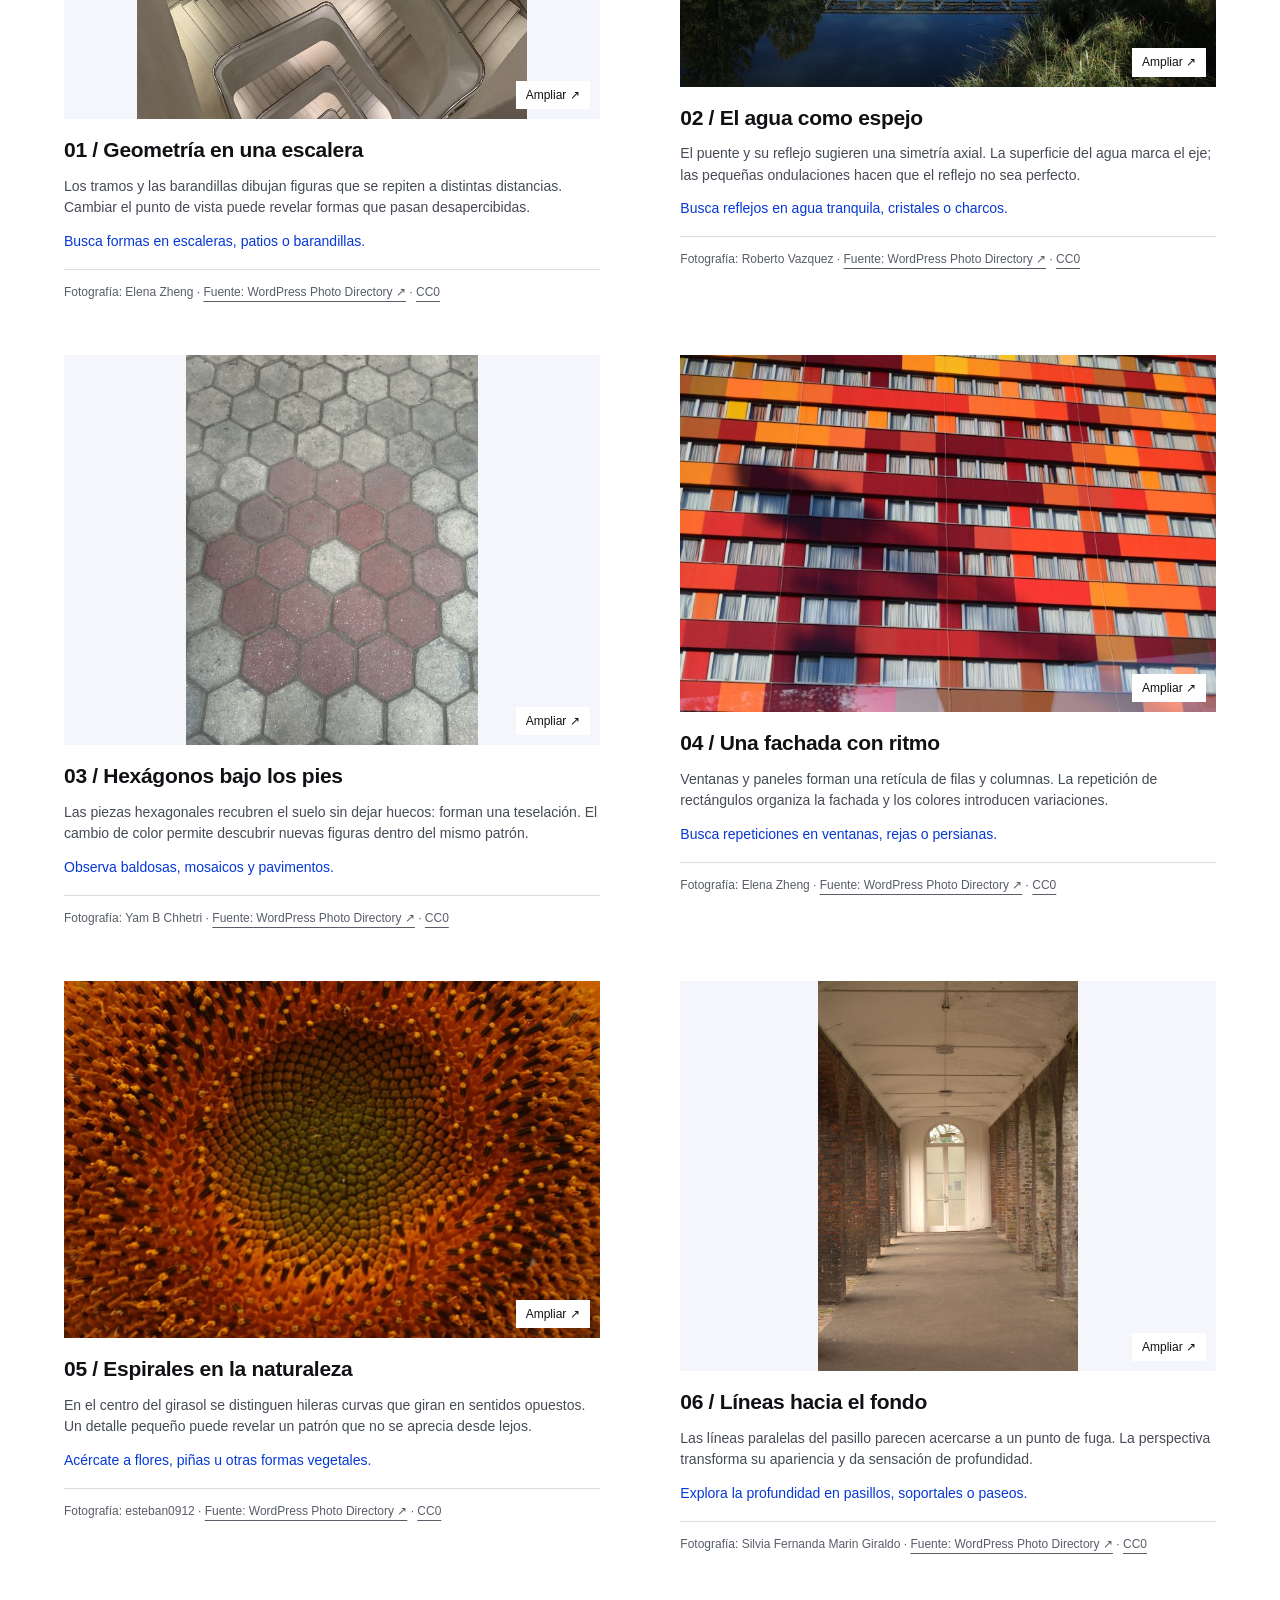
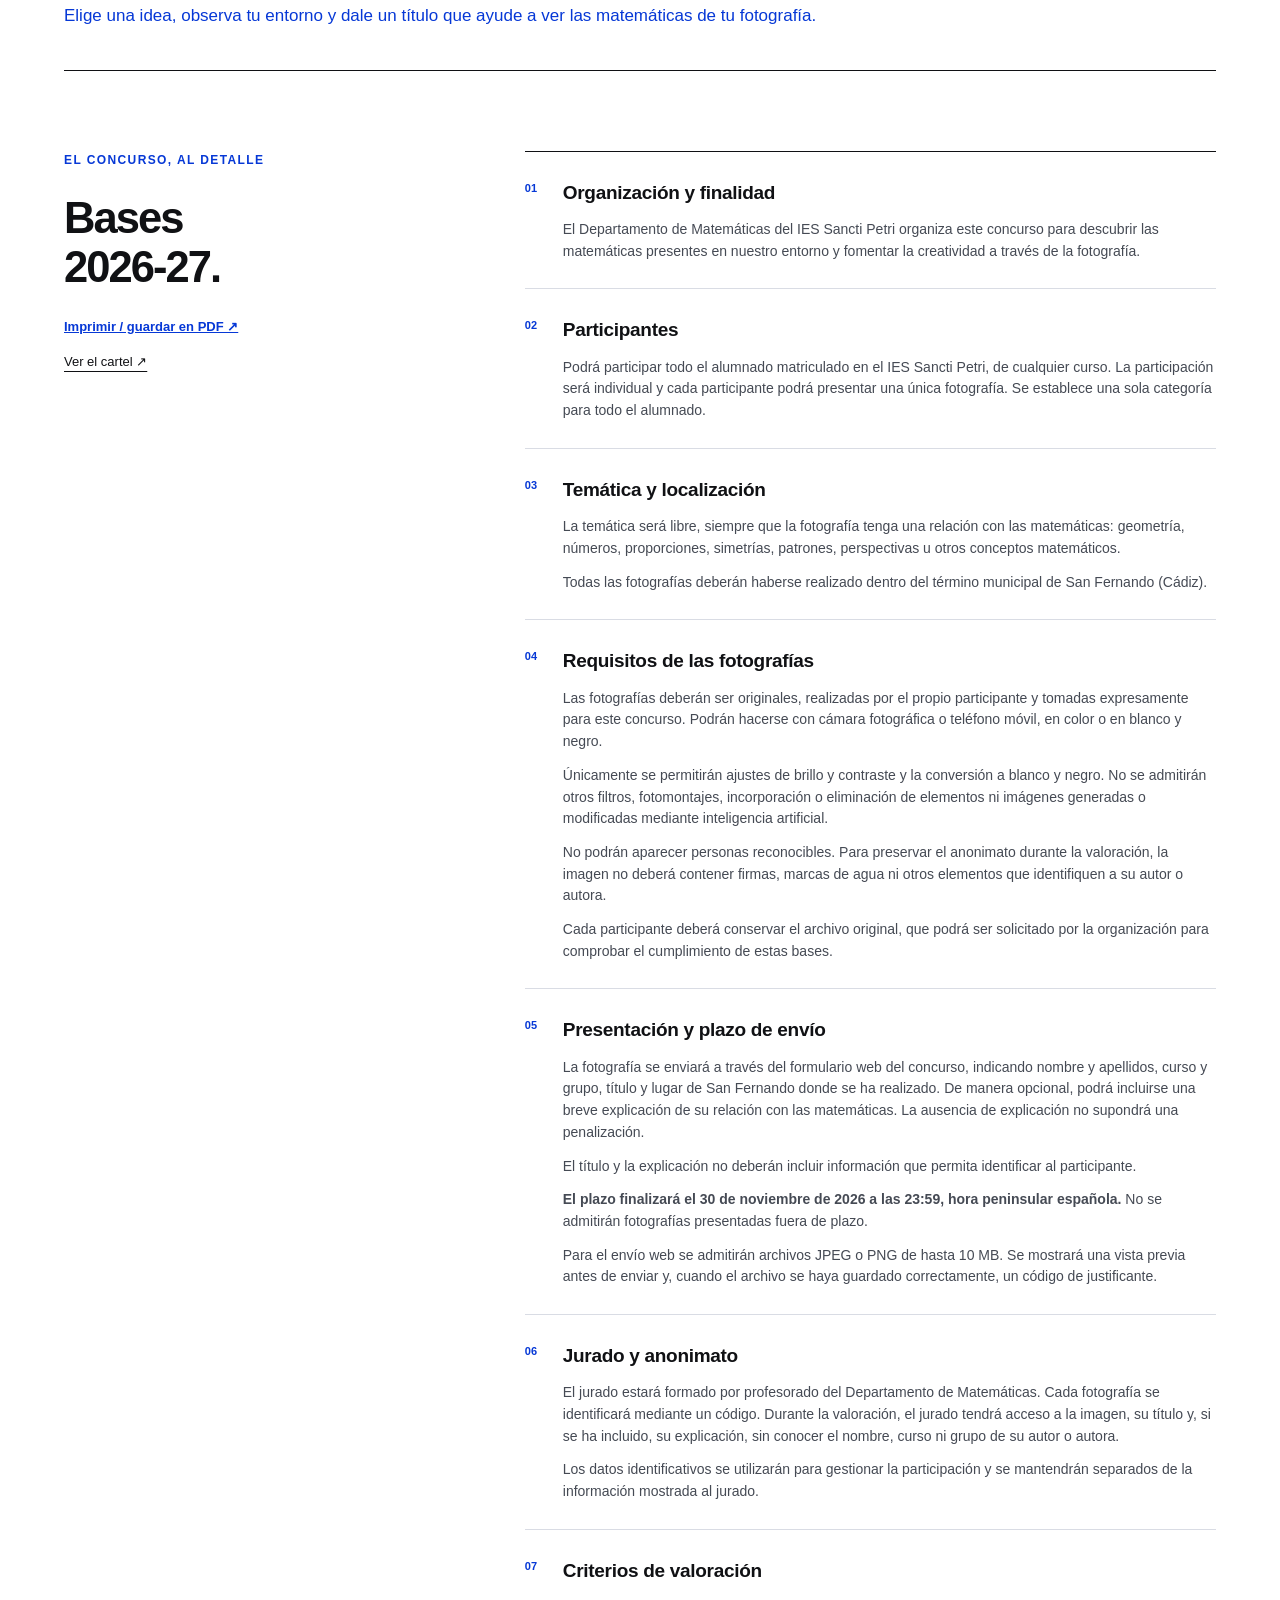
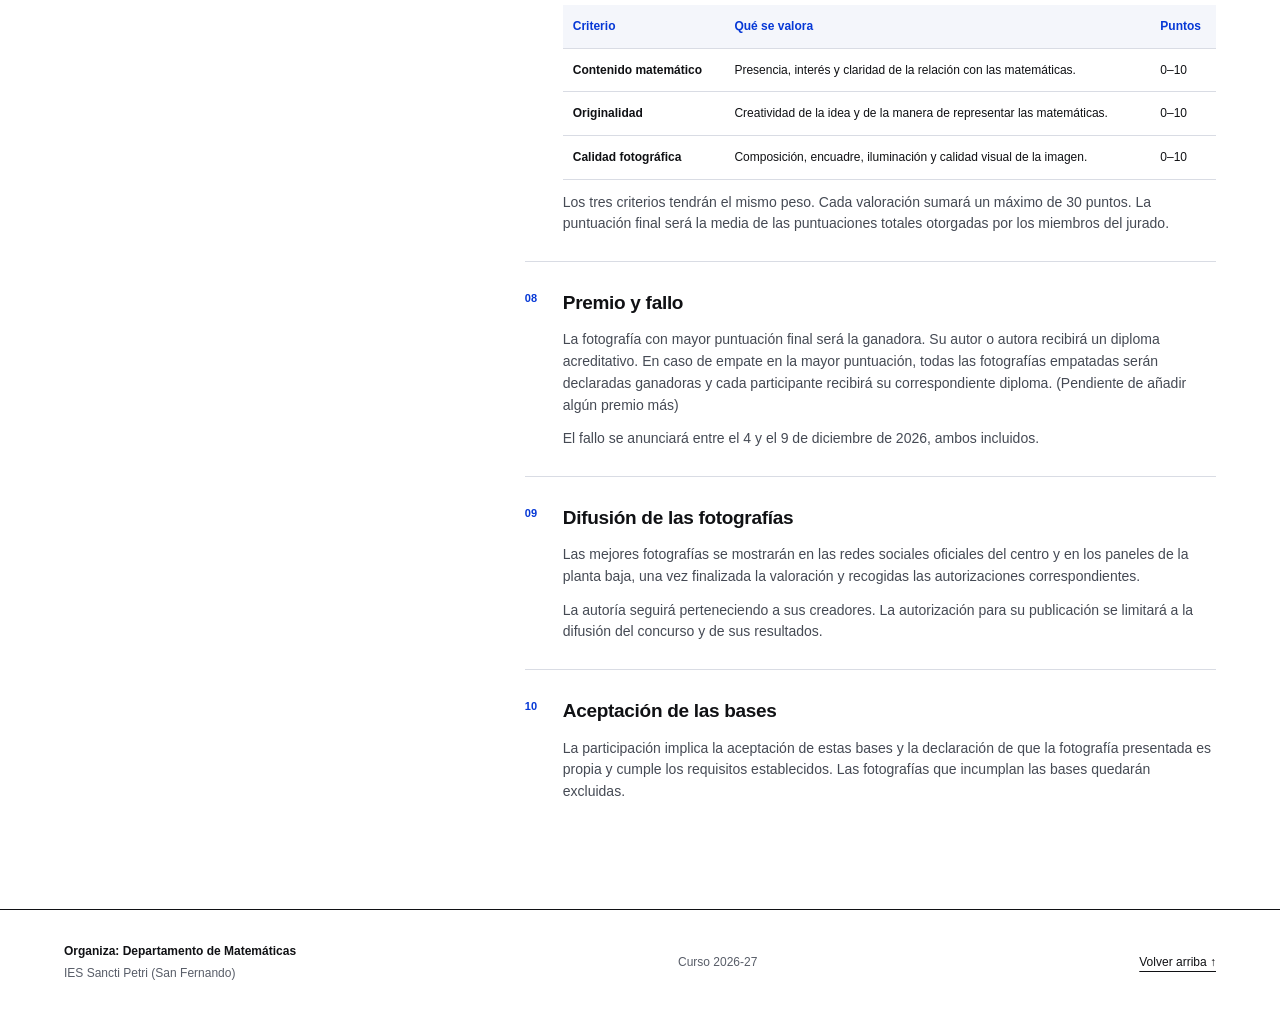
==== commit 8dd52081: "Update index.html" ====
--- a/docs/index.html
+++ b/docs/index.html
@@ -18,7 +18,7 @@
 <div class="hero-copy"><p class="eyebrow">San Fernando · Curso 2026-27</p><h1 id="titulo">Concurso de<br>fotografía<br><span>matemática</span></h1><p class="intro">Las matemáticas de nuestro entorno, a través de tu cámara.</p><div class="hero-actions"><a class="button" data-submit-photo href="#bases" target="_blank" rel="noopener noreferrer" aria-disabled="true">Enviar mi fotografía <span aria-hidden="true">↗</span></a><a class="text-link" href="#bases">Consultar las bases <span aria-hidden="true">↓</span></a></div><p class="notice" id="setup-note" hidden role="status">El formulario de envío todavía no está disponible.</p><noscript><p>Activa JavaScript para abrir el formulario de envío en otra pestaña.</p></noscript><p class="hero-note">Para todo el alumnado del IES Sancti Petri.<br>Una fotografía por alumno. Participación individual.</p></div>
 <figure class="hero-image"><div class="photo-crop"><img src="./assets/cartel.png" alt="Imagen ilustrativa: una escalera de caracol vista desde arriba, con formas que se repiten alrededor de un centro." fetchpriority="high"></div><figcaption>Geometría, patrones, perspectivas.<span>Imagen ilustrativa</span></figcaption></figure>
 </section>
-<section class="deadline" aria-label="Calendario del concurso"><div class="closing"><p>Envía tu fotografía hasta el</p><div><strong>30</strong><span>de noviembre<br><small>23:59 h · 2026 · hora peninsular</small></span></div></div><div class="announcement"><p>Fallo del jurado</p><strong>4—9 diciembre</strong><span>Premio: diploma acreditativo</span></div></section>
+<section class="deadline" aria-label="Calendario del concurso"><div class="closing"><p>Envía tu fotografía hasta el</p><div><strong>30</strong><span>de noviembre<br><small>23:59 h · 2026 · hora peninsular</small></span></div></div><div class="announcement"><p>Fallo del jurado</p><strong>4—9 diciembre</strong></div></section>
 <section class="inspiration" id="inspiracion" aria-labelledby="inspiracion-titulo">
 <div class="inspiration-heading"><div><p class="eyebrow">Ideas para empezar</p><h2 id="inspiracion-titulo">Las matemáticas<br>ya están ahí.</h2></div><p>Un reflejo, unas baldosas, una fachada. Estas seis fotografías muestran distintas maneras de encontrar matemáticas en lo cotidiano. Observa la idea y busca tu propio encuadre.</p></div>
 <p class="inspiration-note">Son ejemplos de otros autores y lugares, no fotografías participantes. Para el concurso, realiza tu propia fotografía en San Fernando y consulta las <a href="#bases">bases</a>.</p>
@@ -40,7 +40,7 @@
 <article><span class="rule-number">05</span><h3>Presentación y plazo de envío</h3><p>La fotografía se enviará a través del formulario web del concurso, indicando nombre y apellidos, curso y grupo, título y lugar de San Fernando donde se ha realizado. De manera opcional, podrá incluirse una breve explicación de su relación con las matemáticas. La ausencia de explicación no supondrá una penalización.</p><p>El título y la explicación no deberán incluir información que permita identificar al participante.</p><p><strong>El plazo finalizará el 30 de noviembre de 2026 a las 23:59, hora peninsular española.</strong> No se admitirán fotografías presentadas fuera de plazo.</p><p>Para el envío web se admitirán archivos JPEG o PNG de hasta 10 MB. Se mostrará una vista previa antes de enviar y, cuando el archivo se haya guardado correctamente, un código de justificante.</p></article>
 <article><span class="rule-number">06</span><h3>Jurado y anonimato</h3><p>El jurado estará formado por profesorado del Departamento de Matemáticas. Cada fotografía se identificará mediante un código. Durante la valoración, el jurado tendrá acceso a la imagen, su título y, si se ha incluido, su explicación, sin conocer el nombre, curso ni grupo de su autor o autora.</p><p>Los datos identificativos se utilizarán para gestionar la participación y se mantendrán separados de la información mostrada al jurado.</p></article>
 <article><span class="rule-number">07</span><h3>Criterios de valoración</h3><div class="table-wrap"><table><caption class="sr-only">Criterios, aspectos valorados y puntuación</caption><thead><tr><th scope="col">Criterio</th><th scope="col">Qué se valora</th><th scope="col">Puntos</th></tr></thead><tbody><tr><th scope="row">Contenido matemático</th><td>Presencia, interés y claridad de la relación con las matemáticas.</td><td>0–10</td></tr><tr><th scope="row">Originalidad</th><td>Creatividad de la idea y de la manera de representar las matemáticas.</td><td>0–10</td></tr><tr><th scope="row">Calidad fotográfica</th><td>Composición, encuadre, iluminación y calidad visual de la imagen.</td><td>0–10</td></tr></tbody></table></div><p>Los tres criterios tendrán el mismo peso. Cada valoración sumará un máximo de 30 puntos. La puntuación final será la media de las puntuaciones totales otorgadas por los miembros del jurado.</p></article>
-<article><span class="rule-number">08</span><h3>Premio y fallo</h3><p>La fotografía con mayor puntuación final será la ganadora. Su autor o autora recibirá un diploma acreditativo. En caso de empate en la mayor puntuación, todas las fotografías empatadas serán declaradas ganadoras y cada participante recibirá su correspondiente diploma.</p><p>El fallo se anunciará entre el 4 y el 9 de diciembre de 2026, ambos incluidos.</p></article>
+<article><span class="rule-number">08</span><h3>Premio y fallo</h3><p>La fotografía con mayor puntuación final será la ganadora. Su autor o autora recibirá un diploma acreditativo. En caso de empate en la mayor puntuación, todas las fotografías empatadas serán declaradas ganadoras y cada participante recibirá su correspondiente diploma. (Pendiente de añadir algún premio más)</p><p>El fallo se anunciará entre el 4 y el 9 de diciembre de 2026, ambos incluidos.</p></article>
 <article><span class="rule-number">09</span><h3>Difusión de las fotografías</h3><p>Las mejores fotografías se mostrarán en las redes sociales oficiales del centro y en los paneles de la planta baja, una vez finalizada la valoración y recogidas las autorizaciones correspondientes.</p><p>La autoría seguirá perteneciendo a sus creadores. La autorización para su publicación se limitará a la difusión del concurso y de sus resultados.</p></article>
 <article><span class="rule-number">10</span><h3>Aceptación de las bases</h3><p>La participación implica la aceptación de estas bases y la declaración de que la fotografía presentada es propia y cumple los requisitos establecidos. Las fotografías que incumplan las bases quedarán excluidas.</p></article>
 </div></section>
